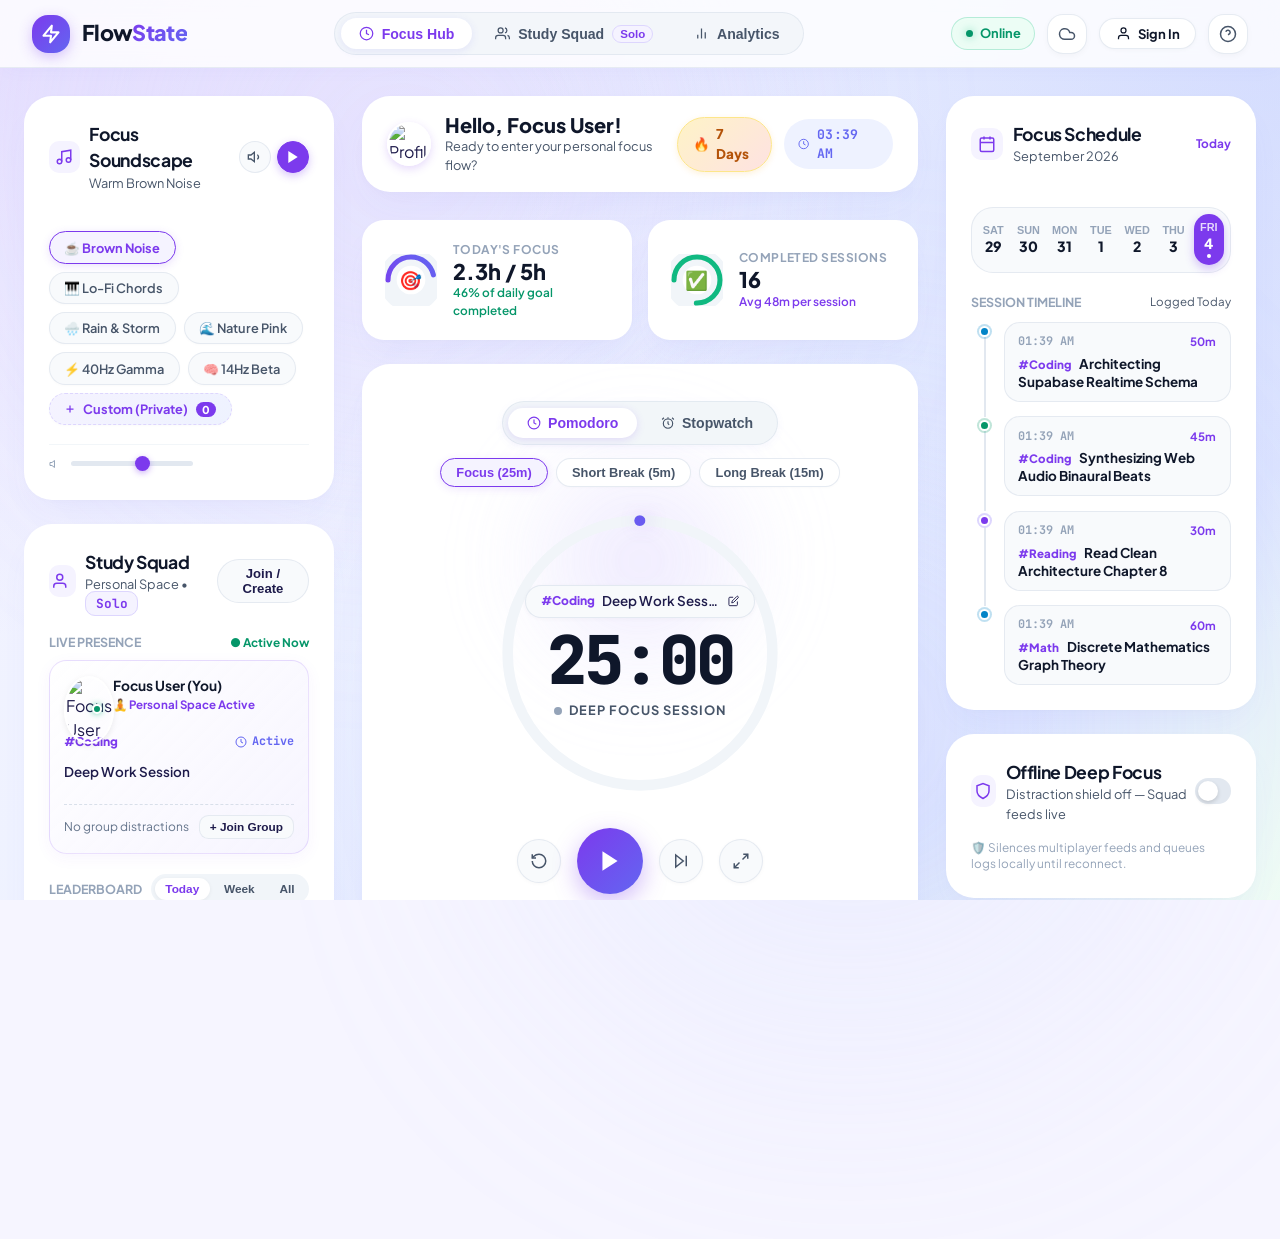
==== index.html @ 312e0ed5 "feat: complete FlowState PWA with personal space, auth, and offline sync" ====
<!DOCTYPE html>
<html lang="en">
<head>
  <meta charset="UTF-8">
  <meta name="viewport" content="width=device-width, initial-scale=1.0">
  <title>FlowState • Deep Work Focus Hub & Multiplayer Study Squad</title>
  <meta name="description" content="Clean, modern, light-themed focus tracking application inspired by soft pastel UI designs with violet glow gradients and floating cards.">
  <meta name="theme-color" content="#7c3aed">

  <!-- Modern Google Fonts: Plus Jakarta Sans, Inter, JetBrains Mono -->
  <link rel="preconnect" href="https://fonts.googleapis.com">
  <link rel="preconnect" href="https://fonts.gstatic.com" crossorigin>
  <link href="https://fonts.googleapis.com/css2?family=Plus+Jakarta+Sans:wght@400;500;600;700;800&family=Inter:wght@400;500;600;700&family=JetBrains+Mono:wght@500;700;800&display=swap" rel="stylesheet">

  <!-- FlowState Stylesheets -->
  <link rel="stylesheet" href="css/main.css">
  <link rel="stylesheet" href="css/timer.css">
  <link rel="stylesheet" href="css/audio.css">
  <link rel="stylesheet" href="css/squad.css">
  <link rel="stylesheet" href="css/analytics.css">
</head>
<body>
  <!-- Top-Level Offline & Deep Focus Active Banner -->
  <div id="offline-mode-banner" role="status" aria-live="polite">
    <svg width="16" height="16" viewBox="0 0 24 24" fill="none" stroke="currentColor" stroke-width="2.5"><polygon points="13 2 3 14 12 14 11 22 21 10 12 10 13 2"></polygon></svg>
    <span id="offline-banner-text">Offline Mode Active — Focus sessions are safely recorded in local queue</span>
  </div>

  <!-- Service Worker Update Available Notification -->
  <div id="sw-update-banner" role="alert">
    <span>A new FlowState version is available!</span>
    <div style="display: flex; gap: 0.5rem;">
      <button class="btn-sw-reload" id="btn-sw-reload">Update Now</button>
      <button class="btn-sw-dismiss" id="btn-sw-dismiss">Later</button>
    </div>
  </div>

  <div id="app-container">
    <!-- Ambient Pastel Lighting Glows -->
    <div class="ambient-glow ambient-glow-1"></div>
    <div class="ambient-glow ambient-glow-2"></div>

    <!-- Top Navigation Bar -->
    <header class="top-nav">
      <a href="#" class="brand-container" id="brand-logo-link">
        <div class="brand-logo">
          <svg viewBox="0 0 24 24" fill="none" stroke="currentColor" stroke-width="2.5" stroke-linecap="round" stroke-linejoin="round">
            <polygon points="13 2 3 14 12 14 11 22 21 10 12 10 13 2"></polygon>
          </svg>
        </div>
        <div class="brand-text">Flow<span>State</span></div>
      </a>

      <!-- Center View Tabs -->
      <nav class="nav-tabs">
        <button class="tab-btn active" data-view="timer" id="tab-nav-timer">
          <svg width="15" height="15" viewBox="0 0 24 24" fill="none" stroke="currentColor" stroke-width="2"><circle cx="12" cy="12" r="10"></circle><polyline points="12 6 12 12 16 14"></polyline></svg>
          <span>Focus Hub</span>
        </button>
        <button class="tab-btn" data-view="squad" id="tab-nav-squad">
          <svg width="15" height="15" viewBox="0 0 24 24" fill="none" stroke="currentColor" stroke-width="2"><path d="M17 21v-2a4 4 0 0 0-4-4H5a4 4 0 0 0-4 4v2"></path><circle cx="9" cy="7" r="4"></circle><path d="M23 21v-2a4 4 0 0 0-3-3.87"></path><path d="M16 3.13a4 4 0 0 1 0 7.75"></path></svg>
          <span>Study Squad</span>
          <span class="tab-badge" id="squad-active-pill">Solo</span>
        </button>
        <button class="tab-btn" data-view="analytics" id="tab-nav-analytics">
          <svg width="15" height="15" viewBox="0 0 24 24" fill="none" stroke="currentColor" stroke-width="2"><line x1="18" y1="20" x2="18" y2="10"></line><line x1="12" y1="20" x2="12" y2="4"></line><line x1="6" y1="20" x2="6" y2="14"></line></svg>
          <span>Analytics</span>
        </button>
      </nav>

      <!-- Right Navigation Actions -->
      <div class="nav-actions">
        <!-- Network Status Badge -->
        <div class="network-status-badge" id="network-status-badge" title="Network & Focus Mode Status">
          <span class="net-status-dot" id="net-status-dot"></span>
          <span class="net-status-label" id="net-status-label">Online</span>
        </div>

        <button class="icon-btn" id="btn-open-cloud-sync" title="Supabase Database & Realtime Sync" style="display: none;">
          <svg width="18" height="18" viewBox="0 0 24 24" fill="none" stroke="currentColor" stroke-width="2"><path d="M17.5 19H9a7 7 0 1 1 6.71-9h1.79a4.5 4.5 0 1 1 0 9Z"></path></svg>
        </button>
        <button class="nav-auth-btn" id="btn-auth-user" title="Account & Profile">
          <img id="auth-user-nav-avatar" src="" alt="Avatar" class="nav-avatar-mini" style="display: none;" />
          <svg width="15" height="15" viewBox="0 0 24 24" fill="none" stroke="currentColor" stroke-width="2"><path d="M20 21v-2a4 4 0 0 0-4-4H8a4 4 0 0 0-4 4v2"></path><circle cx="12" cy="7" r="4"></circle></svg>
          <span id="auth-user-btn-label">Sign In</span>
        </button>
        <button class="icon-btn" id="btn-open-help" title="Keyboard Shortcuts & Guide">
          <svg width="18" height="18" viewBox="0 0 24 24" fill="none" stroke="currentColor" stroke-width="2"><circle cx="12" cy="12" r="10"></circle><path d="M9.09 9a3 3 0 0 1 5.83 1c0 2-3 3-3 3"></path><line x1="12" y1="17" x2="12.01" y2="17"></line></svg>
        </button>
      </div>
    </header>

    <!-- Main Viewport Area -->
    <main class="main-content">
      
      <!-- ===================================================================
           VIEW 1: FOCUS DASHBOARD (RESPONSIVE 3-COLUMN LAYOUT)
           =================================================================== -->
      <section id="view-timer" class="view-section active">
        <div class="dashboard-3col-grid">

          <!-- ─────────────────────────────────────────────────────────────
               LEFT COLUMN: SQUADS & AUDIO
               ───────────────────────────────────────────────────────────── -->
          <div class="dashboard-col">
            
            <!-- 1. Focus Soundscape Card -->
            <div class="floating-card soundscape-card">
              <div class="card-header-row">
                <div class="card-title-group">
                  <div class="card-title-icon">
                    <svg width="18" height="18" viewBox="0 0 24 24" fill="none" stroke="currentColor" stroke-width="2"><path d="M9 18V5l12-2v13"></path><circle cx="6" cy="18" r="3"></circle><circle cx="18" cy="16" r="3"></circle></svg>
                  </div>
                  <div>
                    <h2 class="card-title">Focus Soundscape</h2>
                    <div class="card-subtitle" id="audio-now-playing-title">Warm Brown Noise</div>
                  </div>
                </div>

                <div style="display: flex; gap: 0.35rem;">
                  <button class="btn-audio-mini" id="btn-audio-mute-toggle" title="Mute/Unmute [M]">
                    <svg width="16" height="16" viewBox="0 0 24 24" fill="none" stroke="currentColor" stroke-width="2"><polygon points="11 5 6 9 2 9 2 15 6 15 11 19 11 5"></polygon><path d="M15.54 8.46a5 5 0 0 1 0 7.07"></path></svg>
                  </button>
                  <button class="btn-audio-mini" id="btn-audio-play-toggle" title="Play/Pause Focus Sound">
                    <svg width="16" height="16" viewBox="0 0 24 24" fill="currentColor">
                      <polygon points="5 3 19 12 5 21 5 3"></polygon>
                    </svg>
                  </button>
                </div>
              </div>

              <!-- Ambient Sound Picker Presets -->
              <div class="sound-presets-row" id="sound-presets-container">
                <button class="preset-chip active" data-preset="brown">
                  <span>☕ Brown Noise</span>
                </button>
                <button class="preset-chip" data-preset="lofi">
                  <span>🎹 Lo-Fi Chords</span>
                </button>
                <button class="preset-chip" data-preset="rain">
                  <span>🌧️ Rain & Storm</span>
                </button>
                <button class="preset-chip" data-preset="pink">
                  <span>🌊 Nature Pink</span>
                </button>
                <button class="preset-chip" data-preset="binaural_gamma">
                  <span>⚡ 40Hz Gamma</span>
                </button>
                <button class="preset-chip" data-preset="binaural_beta">
                  <span>🧠 14Hz Beta</span>
                </button>
                <button class="preset-chip btn-custom-music-chip" id="btn-open-custom-music" title="Manage 100% Private Local Audio">
                  <svg width="12" height="12" viewBox="0 0 24 24" fill="none" stroke="currentColor" stroke-width="2.5"><path d="M12 5v14M5 12h14"></path></svg>
                  <span>Custom (Private)</span>
                  <span class="custom-badge-pill" id="custom-track-count-badge">0</span>
                </button>
              </div>

              <!-- Volume Slider & Visualizer -->
              <div class="audio-slider-row">
                <div class="volume-container">
                  <svg width="14" height="14" viewBox="0 0 24 24" fill="none" stroke="var(--text-dim)" stroke-width="2"><polygon points="11 5 6 9 2 9 2 15 6 15 11 19 11 5"></polygon></svg>
                  <input type="range" class="volume-slider" id="audio-volume-slider" min="0" max="1" step="0.01" value="0.6" />
                </div>
                <canvas id="audio-visualizer-canvas" class="visualizer-canvas" width="90" height="20"></canvas>
              </div>
            </div>

            <!-- 2. Study Squads & Leaderboard Card -->
            <div class="floating-card">
              <div class="card-header-row">
                <div class="card-title-group">
                  <div class="card-title-icon">
                    <svg width="18" height="18" viewBox="0 0 24 24" fill="none" stroke="currentColor" stroke-width="2"><path d="M17 21v-2a4 4 0 0 0-4-4H5a4 4 0 0 0-4 4v2"></path><circle cx="9" cy="7" r="4"></circle></svg>
                  </div>
                  <div>
                    <h2 class="card-title">Study Squad</h2>
                    <div class="card-subtitle">
                      <span id="squad-banner-name">Personal Space</span> •
                      <span class="room-code-badge" id="squad-room-code-badge" title="Squad status">Solo</span>
                    </div>
                  </div>
                </div>

                <button class="btn-secondary btn-sm" id="btn-open-squad-modal" style="padding: 0.35rem 0.75rem;">
                  <span id="squad-open-modal-text">Join / Create</span>
                </button>
              </div>

              <!-- Live Member Presence Avatars -->
              <div style="margin-bottom: 1.25rem;">
                <div class="section-title-row" style="margin-bottom: 0.5rem;">
                  <span style="font-size: 0.78rem; font-weight: 700; text-transform: uppercase; color: var(--text-dim);">Live Presence</span>
                  <span style="font-size: 0.74rem; color: var(--accent-emerald); font-weight: 700;">● Active Now</span>
                </div>
                <div class="presence-grid" id="squad-presence-cards-grid">
                  <!-- Populated by squad-engine.js -->
                </div>
              </div>

              <!-- Weekly Competition Leaderboard Table -->
              <div>
                <div class="section-title-row" style="margin-bottom: 0.5rem;">
                  <span style="font-size: 0.78rem; font-weight: 700; text-transform: uppercase; color: var(--text-dim);">Leaderboard</span>
                  <div class="leaderboard-filters" id="leaderboard-filters-bar">
                    <button class="lb-filter-btn active" data-filter="today">Today</button>
                    <button class="lb-filter-btn" data-filter="week">Week</button>
                    <button class="lb-filter-btn" data-filter="all">All</button>
                  </div>
                </div>
                <div class="leaderboard-list" id="squad-leaderboard-list">
                  <!-- Populated by squad-engine.js -->
                </div>
              </div>

            </div>

          </div>

          <!-- ─────────────────────────────────────────────────────────────
               CENTER COLUMN: MAIN FOCUS HUB
               ───────────────────────────────────────────────────────────── -->
          <div class="dashboard-col">
            
            <!-- 1. Header: Greeting, Streak Badge & Status Bar Aesthetic -->
            <div class="center-header-bar">
              <div class="user-greeting-box">
                <img src="https://images.unsplash.com/photo-1535713875002-d1d0cf377fde?w=100&auto=format&fit=crop&q=80" alt="Profile" class="user-avatar-circle" id="user-profile-avatar" style="cursor: pointer;" title="Click to view profile or sign in" />
                <div>
                  <h1 class="greeting-name" id="user-greeting-heading">Welcome Back!</h1>
                  <p class="greeting-sub">Ready to enter your personal focus flow?</p>
                </div>
              </div>

              <div style="display: flex; align-items: center; gap: 0.75rem;">
                <div class="streak-pill-badge" id="center-streak-badge">
                  <span>🔥</span>
                  <span id="stat-streak-val">7 Days Streak</span>
                </div>
                <div class="status-bar-pill" id="device-status-time" title="Status Bar Time">
                  <svg width="12" height="12" viewBox="0 0 24 24" fill="none" stroke="currentColor" stroke-width="2"><circle cx="12" cy="12" r="10"></circle><polyline points="12 6 12 12 16 14"></polyline></svg>
                  <span id="status-clock-text">9:41 AM</span>
                </div>
              </div>
            </div>

            <!-- 2. Key Metrics Cards Row -->
            <div class="key-metrics-row">
              <!-- Metric 1: Today's Focus Time with Progress Ring -->
              <div class="metric-mini-card">
                <div class="metric-ring-wrap">
                  <svg viewBox="0 0 36 36">
                    <path class="ring-bg" stroke-width="3.5" d="M18 2.0845 a 15.9155 15.9155 0 0 1 0 31.831 a 15.9155 15.9155 0 0 1 0 -31.831" fill="none" stroke="#e2e8f0" />
                    <path stroke-dasharray="46, 100" stroke-width="3.5" stroke-linecap="round" d="M18 2.0845 a 15.9155 15.9155 0 0 1 0 31.831 a 15.9155 15.9155 0 0 1 0 -31.831" fill="none" stroke="url(#timerGradient)" />
                  </svg>
                  <span class="metric-ring-center-icon">🎯</span>
                </div>
                <div class="metric-details">
                  <span class="metric-label">Today's Focus</span>
                  <span class="metric-val" id="stat-today-val">2.3h / 5h</span>
                  <span class="metric-sub" id="stat-today-sub">46% of goal clocked</span>
                </div>
              </div>

              <!-- Metric 2: Tasks & Sessions Completed -->
              <div class="metric-mini-card">
                <div class="metric-ring-wrap">
                  <svg viewBox="0 0 36 36">
                    <path class="ring-bg" stroke-width="3.5" d="M18 2.0845 a 15.9155 15.9155 0 0 1 0 31.831 a 15.9155 15.9155 0 0 1 0 -31.831" fill="none" stroke="#e2e8f0" />
                    <path stroke-dasharray="75, 100" stroke-width="3.5" stroke-linecap="round" d="M18 2.0845 a 15.9155 15.9155 0 0 1 0 31.831 a 15.9155 15.9155 0 0 1 0 -31.831" fill="none" stroke="#10b981" />
                  </svg>
                  <span class="metric-ring-center-icon">✅</span>
                </div>
                <div class="metric-details">
                  <span class="metric-label">Completed Sessions</span>
                  <span class="metric-val" id="stat-sessions-val">16</span>
                  <span class="metric-sub" style="color: var(--accent-violet);">Avg 48m per session</span>
                </div>
              </div>
            </div>

            <!-- 3. Focus Timer Card -->
            <div class="timer-display-card" id="timer-display-card">
              <div class="timer-halo"></div>

              <!-- Mode Switcher Pill -->
              <div class="timer-mode-switcher" style="margin-bottom: 0.85rem; z-index: 2;">
                <button class="mode-toggle-btn active" id="mode-pomo-btn">
                  <svg width="14" height="14" viewBox="0 0 24 24" fill="none" stroke="currentColor" stroke-width="2"><circle cx="12" cy="12" r="10"></circle><polyline points="12 6 12 12 16 14"></polyline></svg>
                  <span>Pomodoro</span>
                </button>
                <button class="mode-toggle-btn" id="mode-stopwatch-btn">
                  <svg width="14" height="14" viewBox="0 0 24 24" fill="none" stroke="currentColor" stroke-width="2"><circle cx="12" cy="13" r="8"></circle><path d="M12 9v4l2 2"></path><path d="M5 3 2 6"></path><path d="m22 6-3-3"></path><path d="M12 2v2"></path></svg>
                  <span>Stopwatch</span>
                </button>
              </div>

              <!-- Pomodoro Sub-phases -->
              <div class="pomo-phases" id="pomo-phases-bar" style="margin-bottom: 1rem; z-index: 2;">
                <button class="phase-pill active" id="phase-work-btn">Focus (25m)</button>
                <button class="phase-pill" id="phase-short-btn">Short Break (5m)</button>
                <button class="phase-pill" id="phase-long-btn">Long Break (15m)</button>
              </div>

              <!-- Circular Clock Ring -->
              <div class="timer-ring-wrapper">
                <svg class="timer-ring-svg" viewBox="0 0 340 340">
                  <defs>
                    <linearGradient id="timerGradient" x1="0%" y1="0%" x2="100%" y2="100%">
                      <stop offset="0%" stop-color="#7c3aed" />
                      <stop offset="100%" stop-color="#6366f1" />
                    </linearGradient>
                  </defs>
                  <circle class="ring-bg" cx="170" cy="170" r="150"></circle>
                  <circle class="ring-progress" id="timer-progress-ring" cx="170" cy="170" r="150"></circle>
                </svg>

                <!-- Central Clock Info -->
                <div class="timer-center-info">
                  <!-- Task Goal Selector Pill -->
                  <div class="active-task-pill" id="active-task-pill" title="Click to edit task goal">
                    <span class="active-tag-badge">#Coding</span>
                    <span style="max-width: 150px; overflow:hidden; text-overflow:ellipsis;">Developing FlowState Web App</span>
                    <svg width="11" height="11" viewBox="0 0 24 24" fill="none" stroke="currentColor" stroke-width="2"><path d="M11 4H4a2 2 0 0 0-2 2v14a2 2 0 0 0 2 2h14a2 2 0 0 0 2-2v-7"></path><path d="M18.5 2.5a2.121 2.121 0 0 1 3 3L12 15l-4 1 1-4 9.5-9.5z"></path></svg>
                  </div>

                  <div class="timer-clock" id="timer-clock-display">25:00</div>

                  <div class="timer-sublabel" id="timer-sublabel-text">
                    <span class="status-dot"></span>
                    <span>Deep Focus Session</span>
                  </div>
                </div>
              </div>

              <!-- Timer Controls Bar -->
              <div class="timer-controls-bar">
                <button class="btn-timer-secondary" id="btn-timer-reset" title="Reset Session [R]">
                  <svg width="18" height="18" viewBox="0 0 24 24" fill="none" stroke="currentColor" stroke-width="2"><path d="M3 12a9 9 0 1 0 9-9 9.75 9.75 0 0 0-6.74 2.74L3 8"></path><path d="M3 3v5h5"></path></svg>
                </button>

                <button class="btn-timer-primary" id="btn-timer-play" title="Start/Pause [Space]">
                  <svg width="26" height="26" viewBox="0 0 24 24" fill="currentColor">
                    <polygon points="5 3 19 12 5 21 5 3"></polygon>
                  </svg>
                </button>

                <button class="btn-timer-secondary" id="btn-timer-skip" title="Skip Phase">
                  <svg width="18" height="18" viewBox="0 0 24 24" fill="none" stroke="currentColor" stroke-width="2"><polygon points="5 4 15 12 5 20 5 4"></polygon><line x1="19" y1="5" x2="19" y2="19"></line></svg>
                </button>

                <button class="btn-timer-secondary" id="btn-timer-fullscreen" title="Distraction-Free Zen Mode [F]">
                  <svg width="18" height="18" viewBox="0 0 24 24" fill="none" stroke="currentColor" stroke-width="2"><polyline points="15 3 21 3 21 9"></polyline><polyline points="9 21 3 21 3 15"></polyline><line x1="21" y1="3" x2="14" y2="10"></line><line x1="3" y1="21" x2="10" y2="14"></line></svg>
                </button>
              </div>

              <!-- Integrated "Work Done Summary" Reflection Field -->
              <div class="timer-reflection-box">
                <div class="timer-reflection-header">
                  <span class="timer-reflection-label">
                    <svg width="13" height="13" viewBox="0 0 24 24" fill="none" stroke="currentColor" stroke-width="2"><path d="M12 20h9"></path><path d="M16.5 3.5a2.121 2.121 0 0 1 3 3L7 19l-4 1 1-4L16.5 3.5z"></path></svg>
                    <span>Work Done Summary</span>
                  </span>
                  <button class="btn-log-session" id="btn-direct-log-session" title="Complete and log this focus session">
                    <svg width="14" height="14" viewBox="0 0 24 24" fill="none" stroke="currentColor" stroke-width="2"><polyline points="20 6 9 17 4 12"></polyline></svg>
                    <span>Finish & Log</span>
                  </button>
                </div>
                <textarea class="timer-reflection-input" id="timer-quick-reflection" rows="2" placeholder="Brief notes on what you achieved during this focus block..."></textarea>
              </div>

              <!-- Hotkey Hints -->
              <div class="hotkey-hints">
                <span><span class="hotkey-badge">Space</span> Start/Pause</span>
                <span><span class="hotkey-badge">R</span> Reset</span>
                <span><span class="hotkey-badge">F</span> Zen Fullscreen</span>
                <span><span class="hotkey-badge">D</span> Deep Focus</span>
              </div>
            </div>

          </div>

          <!-- ─────────────────────────────────────────────────────────────
               RIGHT COLUMN: SCHEDULE & OFFLINE CONTROLS
               ───────────────────────────────────────────────────────────── -->
          <div class="dashboard-col">
            
            <!-- 1. Focus Schedule & Log Card -->
            <div class="floating-card schedule-card">
              <div class="card-header-row">
                <div class="card-title-group">
                  <div class="card-title-icon">
                    <svg width="18" height="18" viewBox="0 0 24 24" fill="none" stroke="currentColor" stroke-width="2"><rect x="3" y="4" width="18" height="18" rx="2" ry="2"></rect><line x1="16" y1="2" x2="16" y2="6"></line><line x1="8" y1="2" x2="8" y2="6"></line><line x1="3" y1="10" x2="21" y2="10"></line></svg>
                  </div>
                  <div>
                    <h2 class="card-title">Focus Schedule</h2>
                    <div class="card-subtitle" id="current-calendar-month-text">September 2026</div>
                  </div>
                </div>

                <span style="font-size: 0.74rem; font-weight: 700; color: var(--accent-violet);">Today</span>
              </div>

              <!-- Calendar Week Strip (Sat to Fri dates) -->
              <div class="calendar-week-strip" id="calendar-week-strip">
                <button class="calendar-day-btn" data-day="Sat" data-date="29">
                  <span class="day-name">Sat</span>
                  <span class="day-num">29</span>
                </button>
                <button class="calendar-day-btn" data-day="Sun" data-date="30">
                  <span class="day-name">Sun</span>
                  <span class="day-num">30</span>
                </button>
                <button class="calendar-day-btn" data-day="Mon" data-date="31">
                  <span class="day-name">Mon</span>
                  <span class="day-num">31</span>
                </button>
                <button class="calendar-day-btn" data-day="Tue" data-date="1">
                  <span class="day-name">Tue</span>
                  <span class="day-num">1</span>
                </button>
                <button class="calendar-day-btn" data-day="Wed" data-date="2">
                  <span class="day-name">Wed</span>
                  <span class="day-num">2</span>
                </button>
                <button class="calendar-day-btn" data-day="Thu" data-date="3">
                  <span class="day-name">Thu</span>
                  <span class="day-num">3</span>
                </button>
                <button class="calendar-day-btn active has-event" data-day="Fri" data-date="4">
                  <span class="day-name">Fri</span>
                  <span class="day-num">4</span>
                </button>
              </div>

              <!-- Interactive Timeline with Logged Study Sessions -->
              <div>
                <div class="section-title-row" style="margin-bottom: 0.65rem;">
                  <span style="font-size: 0.78rem; font-weight: 700; text-transform: uppercase; color: var(--text-dim);">Session Timeline</span>
                  <span style="font-size: 0.72rem; color: var(--text-muted);">Logged Today</span>
                </div>

                <div class="timeline-container" id="schedule-timeline-container">
                  <!-- Dynamically populated / Default sessions -->
                  <div class="timeline-item">
                    <div class="timeline-track-col">
                      <div class="timeline-dot dot-cyan"></div>
                      <div class="timeline-line"></div>
                    </div>
                    <div class="timeline-content-card">
                      <div class="timeline-meta-row">
                        <span class="timeline-time-badge">11:00 AM</span>
                        <span class="timeline-duration-badge">45m</span>
                      </div>
                      <div class="timeline-task-title">
                        <span class="timeline-tag-pill">#FinancialLiteracy</span>
                        <span>Portfolio Allocation & Risk Models</span>
                      </div>
                    </div>
                  </div>

                  <div class="timeline-item">
                    <div class="timeline-track-col">
                      <div class="timeline-dot dot-emerald"></div>
                      <div class="timeline-line"></div>
                    </div>
                    <div class="timeline-content-card">
                      <div class="timeline-meta-row">
                        <span class="timeline-time-badge">01:30 PM</span>
                        <span class="timeline-duration-badge">50m</span>
                      </div>
                      <div class="timeline-task-title">
                        <span class="timeline-tag-pill">#Coding</span>
                        <span>Architecting Supabase Realtime</span>
                      </div>
                    </div>
                  </div>

                  <div class="timeline-item">
                    <div class="timeline-track-col">
                      <div class="timeline-dot"></div>
                    </div>
                    <div class="timeline-content-card">
                      <div class="timeline-meta-row">
                        <span class="timeline-time-badge">03:45 PM</span>
                        <span class="timeline-duration-badge">30m</span>
                      </div>
                      <div class="timeline-task-title">
                        <span class="timeline-tag-pill">#Design</span>
                        <span>Soft Pastel UI System & Components</span>
                      </div>
                    </div>
                  </div>
                </div>
              </div>

            </div>

            <!-- 2. Offline Deep Focus Widget & Sync Queue Engine -->
            <div class="floating-card" style="display: flex; flex-direction: column; gap: 1rem;">
              <div class="card-header-row" style="margin-bottom: 0;">
                <div class="card-title-group">
                  <div class="card-title-icon" id="offline-focus-icon">
                    <svg width="18" height="18" viewBox="0 0 24 24" fill="none" stroke="currentColor" stroke-width="2"><path d="M12 22s8-4 8-10V5l-8-3-8 3v7c0 6 8 10 8 10z"></path></svg>
                  </div>
                  <div>
                    <h2 class="card-title" id="offline-focus-title">Offline Deep Focus</h2>
                    <div class="card-subtitle" id="offline-focus-sub">Distraction shield off — Squad feeds live</div>
                  </div>
                </div>

                <label class="toggle-switch" id="offline-focus-toggle-label" title="Toggle Offline Deep Focus Mode">
                  <input type="checkbox" id="offline-focus-toggle" aria-label="Toggle Offline Deep Focus Mode" />
                  <span class="toggle-track">
                    <span class="toggle-thumb"></span>
                  </span>
                </label>
              </div>

              <!-- Sync Queue Status Bar -->
              <div class="sync-queue-bar" id="sync-queue-bar" style="display: none; flex-direction: column; align-items: stretch; gap: 0.5rem;">
                <div style="display: flex; align-items: center; justify-content: space-between; width: 100%;">
                  <div style="display: flex; align-items: center; gap: 0.45rem;">
                    <svg width="14" height="14" viewBox="0 0 24 24" fill="none" stroke="currentColor" stroke-width="2"><polyline points="1 4 1 10 7 10"></polyline><path d="M3.51 15a9 9 0 1 0 .49-3.51"></path></svg>
                    <span id="sync-queue-text">0 sessions queued for sync</span>
                  </div>
                  <button class="btn-sync-now" id="btn-sync-now" title="Sync now to Supabase">Sync Now</button>
                </div>
                <div class="sync-progress-bar-wrap" id="sync-progress-bar-wrap">
                  <div class="sync-progress-bar" id="sync-progress-bar"></div>
                </div>
              </div>

              <div style="font-size: 0.74rem; color: var(--text-dim); line-height: 1.4;">
                🛡️ Silences multiplayer feeds and queues logs locally until reconnect.
              </div>
            </div>

          </div>

        </div>
      </section>

      <!-- ===================================================================
           VIEW 2: MULTIPLAYER STUDY SQUAD & COMPETITIONS (DEEP DIVE VIEW)
           =================================================================== -->
      <section id="view-squad" class="view-section">
        <!-- Distraction Shield Overlay (shown in Deep Focus mode) -->
        <div class="distraction-shield" id="distraction-shield">
          <div class="shield-inner">
            <div class="shield-icon">
              <svg width="40" height="40" viewBox="0 0 24 24" fill="none" stroke="currentColor" stroke-width="1.8"><path d="M12 22s8-4 8-10V5l-8-3-8 3v7c0 6 8 10 8 10z"></path></svg>
            </div>
            <h2 class="shield-title">Offline Deep Focus Active</h2>
            <p class="shield-sub">Squad feeds, leaderboards & live nudges are silenced.<br>Your timer, audio & local tasks are running normally.</p>
            <button class="btn-shield-disable" id="btn-disable-shield">
              <svg width="15" height="15" viewBox="0 0 24 24" fill="none" stroke="currentColor" stroke-width="2"><circle cx="12" cy="12" r="10"></circle><line x1="12" y1="8" x2="12" y2="12"></line><line x1="12" y1="16" x2="12.01" y2="16"></line></svg>
              Disable Shield & Reconnect
            </button>
          </div>
        </div>

        <!-- Squad Banner -->
        <div class="squad-banner">
          <div class="squad-title-box">
            <div class="squad-badge-icon" id="squad-banner-icon">⚡</div>
            <div>
              <h1 class="squad-name" id="squad-deep-view-name">Personal Space</h1>
              <div class="squad-meta-row">
                <span>Room Code:</span>
                <span class="room-code-badge" id="squad-deep-code-badge">Solo Mode</span>
                <span id="squad-deep-members-count">• Private Focus</span>
              </div>
            </div>
          </div>
        </div>

        <!-- Squad Main Layout Grid -->
        <div class="squad-layout-grid">
          <div>
            <!-- Group Challenges -->
            <div class="floating-card" style="margin-bottom: 1.5rem;">
              <div class="section-title-row">
                <h2 class="section-title">
                  <svg width="18" height="18" viewBox="0 0 24 24" fill="none" stroke="var(--accent-violet)" stroke-width="2"><polygon points="12 2 15.09 8.26 22 9.27 17 14.14 18.18 21.02 12 17.77 5.82 21.02 7 14.14 2 9.27 8.91 8.26 12 2"></polygon></svg>
                  <span>Team Challenges & Sprints</span>
                </h2>
              </div>
              <div class="challenges-container" id="squad-challenges-container">
                <!-- Populated by squad-engine.js -->
              </div>
            </div>
          </div>

          <div>
            <!-- Activity Stream -->
            <div class="floating-card">
              <div class="section-title-row">
                <h2 class="section-title">
                  <span>⚡ Activity Stream</span>
                </h2>
                <span style="font-size: 0.75rem; color: var(--text-dim);">Recent Finishes</span>
              </div>
              <div class="activity-feed-list" id="squad-activity-feed-list">
                <!-- Populated by squad-engine.js -->
              </div>
            </div>
          </div>
        </div>
      </section>

      <!-- ===================================================================
           VIEW 3: ANALYTICS & LOGS DASHBOARD
           =================================================================== -->
      <section id="view-analytics" class="view-section">
        <div class="analytics-container">
          
          <!-- Stat Cards Row -->
          <div class="stats-overview-grid">
            <div class="stat-card">
              <div class="stat-icon-box stat-icon-cyan">🎯</div>
              <div class="stat-meta">
                <span class="stat-label">Daily Goal Focus</span>
                <span class="stat-value">2.3h / 5h</span>
                <span class="stat-subtext">46% of target clocked</span>
              </div>
            </div>

            <div class="stat-card">
              <div class="stat-icon-box stat-icon-amber">🔥</div>
              <div class="stat-meta">
                <span class="stat-label">Current Streak</span>
                <span class="stat-value">7 Days</span>
                <span class="stat-subtext">Consistently in flow state</span>
              </div>
            </div>

            <div class="stat-card">
              <div class="stat-icon-box stat-icon-violet">⏱️</div>
              <div class="stat-meta">
                <span class="stat-label">Lifetime Deep Work</span>
                <span class="stat-value" id="stat-total-val">50.6h</span>
                <span class="stat-subtext">All verified sessions</span>
              </div>
            </div>

            <div class="stat-card">
              <div class="stat-icon-box stat-icon-emerald">📚</div>
              <div class="stat-meta">
                <span class="stat-label">Completed Sessions</span>
                <span class="stat-value">16</span>
                <span class="stat-subtext">Avg 48m per session</span>
              </div>
            </div>
          </div>

          <!-- Charts Row -->
          <div class="charts-grid">
            <div class="chart-card">
              <div class="chart-header">
                <h3 class="chart-title">Weekly Focus Distribution</h3>
                <span style="font-size: 0.8rem; color: var(--text-dim);">Last 7 Days (Hours)</span>
              </div>
              <div class="chart-canvas-wrapper" id="weekly-bar-chart-container">
                <!-- SVG injected by analytics-engine.js -->
              </div>
            </div>

            <div class="chart-card">
              <div class="chart-header">
                <h3 class="chart-title">Focus by Category</h3>
                <span style="font-size: 0.8rem; color: var(--text-dim);">Tags %</span>
              </div>
              <div class="chart-canvas-wrapper" id="donut-chart-container">
                <!-- SVG injected by analytics-engine.js -->
              </div>
            </div>
          </div>

          <!-- Time Logs & History Table -->
          <div class="logs-section-card">
            <div class="logs-toolbar">
              <div class="search-filter-group">
                <input type="text" id="table-search-input" class="table-search-input" placeholder="Search sessions or task notes..." />
                <select id="table-tag-filter" class="tag-select-filter">
                  <option value="ALL">All Tags</option>
                  <option value="#Coding">#Coding</option>
                  <option value="#Math">#Math</option>
                  <option value="#Reading">#Reading</option>
                  <option value="#Writing">#Writing</option>
                  <option value="#Design">#Design</option>
                  <option value="#Research">#Research</option>
                </select>
              </div>

              <div class="export-actions">
                <button class="btn-export" id="btn-export-csv" title="Export session history as CSV">
                  <svg width="14" height="14" viewBox="0 0 24 24" fill="none" stroke="currentColor" stroke-width="2"><path d="M21 15v4a2 2 0 0 1-2 2H5a2 2 0 0 1-2-2v-4"></path><polyline points="7 10 12 15 17 10"></polyline><line x1="12" y1="15" x2="12" y2="3"></line></svg>
                  <span>Export CSV</span>
                </button>
                <button class="btn-export" id="btn-export-json" title="Export raw JSON data">
                  <svg width="14" height="14" viewBox="0 0 24 24" fill="none" stroke="currentColor" stroke-width="2"><path d="M14 2H6a2 2 0 0 0-2 2v16a2 2 0 0 0 2 2h12a2 2 0 0 0 2-2V8z"></path><polyline points="14 2 14 8 20 8"></polyline><line x1="16" y1="13" x2="8" y2="13"></line><line x1="16" y1="17" x2="8" y2="17"></line><polyline points="10 9 9 9 8 9"></polyline></svg>
                  <span>JSON</span>
                </button>
              </div>
            </div>

            <div class="logs-table-wrapper">
              <table class="logs-table">
                <thead>
                  <tr>
                    <th>Date & Time</th>
                    <th>Task Target</th>
                    <th>Category</th>
                    <th>Duration</th>
                    <th>Completed Work</th>
                    <th>Rating</th>
                    <th style="text-align: right;">Action</th>
                  </tr>
                </thead>
                <tbody id="history-table-body">
                  <!-- Dynamically populated by analytics-engine.js -->
                </tbody>
              </table>
            </div>
          </div>

        </div>
      </section>

    </main>

    <!-- ===================================================================
         DISTRACTION-FREE FULL-SCREEN FOCUS MODE
         =================================================================== -->
    <div id="fullscreen-focus-view">
      <div class="fs-aura-center"></div>

      <div class="fs-clock" id="fs-clock-display">25:00</div>

      <div class="fs-task">
        <span class="fs-tag" id="fs-active-tag-badge">#Coding</span>
        <span id="fs-active-task-text">Developing FlowState Web App</span>
      </div>

      <button class="fs-exit-hint" id="fs-exit-button">
        Press <span class="hotkey-badge">Esc</span> or Click to Exit Fullscreen Focus
      </button>
    </div>

    <!-- ===================================================================
         MODALS
         =================================================================== -->

    <!-- Pre-Session Goal Modal -->
    <div class="modal-overlay" id="pre-session-modal">
      <div class="modal-box">
        <div class="modal-header">
          <h3 class="modal-title">Set Session Intent</h3>
          <button class="modal-close" id="btn-close-pre-modal">&times;</button>
        </div>
        <div class="form-group">
          <label class="form-label" for="pre-task-input">What are you focusing on?</label>
          <input type="text" id="pre-task-input" class="form-input" placeholder="e.g. Build authentication middleware, Read Ch. 4..." />
        </div>
        <div class="form-group">
          <label class="form-label">Category Tag</label>
          <div class="tag-pills" id="pre-tag-pills">
            <span class="tag-pill active" data-tag="#Coding">#Coding</span>
            <span class="tag-pill" data-tag="#Math">#Math</span>
            <span class="tag-pill" data-tag="#Writing">#Writing</span>
            <span class="tag-pill" data-tag="#Reading">#Reading</span>
            <span class="tag-pill" data-tag="#Design">#Design</span>
            <span class="tag-pill" data-tag="#Research">#Research</span>
          </div>
        </div>
        <div style="display: flex; justify-content: flex-end; gap: 0.75rem; margin-top: 1.5rem;">
          <button class="btn-primary" id="btn-save-pre-task">Save Target & Focus</button>
        </div>
      </div>
    </div>

    <!-- Post-Session Reflection Modal -->
    <div class="modal-overlay" id="post-session-modal">
      <div class="modal-box">
        <div class="modal-header">
          <h3 class="modal-title">Session Completed! 🎉</h3>
          <button class="modal-close" id="btn-close-post-modal">&times;</button>
        </div>
        <div style="margin-bottom: 1.25rem;">
          <div id="post-session-task-title" style="font-weight: 800; color: var(--text-heading); font-size: 1.15rem;">#Coding • Task</div>
          <div style="color: var(--accent-violet); font-family: var(--font-mono); font-size: 0.95rem; font-weight: 700; margin-top: 2px;" id="post-session-duration">25 minutes</div>
        </div>
        <div class="form-group">
          <label class="form-label" for="post-reflection-input">Summary of Work Done</label>
          <textarea id="post-reflection-input" class="form-textarea" rows="3" placeholder="e.g. Closed PR #24, reviewed 15 pages, fixed the cache invalidation bug..."></textarea>
        </div>
        <div class="form-group">
          <label class="form-label">Focus & Productivity Rating</label>
          <div style="display: flex; gap: 0.5rem; font-size: 1.8rem; cursor: pointer; color: #f59e0b;">
            <span class="star-rating-btn" data-value="1">★</span>
            <span class="star-rating-btn" data-value="2">★</span>
            <span class="star-rating-btn" data-value="3">★</span>
            <span class="star-rating-btn" data-value="4">★</span>
            <span class="star-rating-btn" data-value="5">★</span>
          </div>
        </div>
        <div style="display: flex; justify-content: space-between; align-items: center; margin-top: 1.5rem;">
          <button class="btn-secondary" id="btn-discard-post-session">Discard</button>
          <button class="btn-primary" id="btn-save-post-session">Log Focus Session</button>
        </div>
      </div>
    </div>

    <!-- Squad Manage Modal (Create / Join) -->
    <div class="modal-overlay" id="squad-manage-modal">
      <div class="modal-box">
        <div class="modal-header">
          <h3 class="modal-title">Study Squad Hub</h3>
          <button class="modal-close" id="btn-close-squad-modal">&times;</button>
        </div>

        <!-- Current Status Banner -->
        <div id="squad-current-status-box" style="padding: 0.85rem 1rem; border-radius: 0.85rem; background: rgba(243, 244, 246, 0.7); border: 1px solid #E5E7EB; margin-bottom: 1.25rem;">
          <div style="font-size: 0.72rem; font-weight: 700; text-transform: uppercase; color: var(--text-dim); margin-bottom: 0.25rem;">Current Mode</div>
          <div style="display: flex; align-items: center; justify-content: space-between; gap: 0.75rem;">
            <div>
              <div id="squad-status-mode-title" style="font-weight: 700; color: #1E1B4B; font-size: 0.92rem;">🧘 Personal Space (Solo)</div>
              <div id="squad-status-mode-sub" style="font-size: 0.76rem; color: #64748B;">Private focus space • No multiplayer distractions</div>
            </div>
            <button class="btn-secondary btn-sm" id="btn-leave-squad-action" style="display: none; color: #DC2626; border-color: #FCA5A5; font-size: 0.75rem; white-space: nowrap;">
              Leave Squad
            </button>
          </div>
        </div>

        <div class="form-group">
          <label class="form-label">Create New Study Squad</label>
          <div style="display: flex; gap: 0.5rem;">
            <input type="text" id="input-new-squad-name" class="form-input" placeholder="e.g. Stanford AI Lab, Night Owls" />
            <button class="btn-primary" id="btn-create-squad-action" style="white-space: nowrap;">Create</button>
          </div>
        </div>
        <div style="text-align: center; color: var(--text-dim); margin: 1rem 0; font-size: 0.8rem; font-weight: 700;">— OR JOIN BY CODE —</div>
        <div class="form-group">
          <label class="form-label">Enter Room Code</label>
          <div style="display: flex; gap: 0.5rem;">
            <input type="text" id="input-join-squad-code" class="form-input" placeholder="e.g. FLOW-7749" style="text-transform: uppercase;" />
            <button class="btn-secondary" id="btn-join-squad-action" style="white-space: nowrap;">Join</button>
          </div>
        </div>
      </div>
    </div>

    <!-- Supabase Cloud Sync Modal -->
    <div class="modal-overlay" id="supabase-sync-modal">
      <div class="modal-box">
        <div class="modal-header">
          <h3 class="modal-title">Supabase Database & Realtime Sync</h3>
          <button class="modal-close" id="btn-close-supabase-modal">&times;</button>
        </div>
        <div style="font-size: 0.86rem; color: var(--text-muted); margin-bottom: 1.25rem; line-height: 1.5;">
          Connect your free Supabase project to push focus sessions to PostgreSQL and subscribe to live multiplayer presence channels.
          <div style="margin-top: 0.5rem;" id="supabase-status-indicator">
            <span style="color: var(--accent-violet); font-weight: 700;">● Local Fallback Mode (Active)</span>
          </div>
        </div>
        <div class="form-group">
          <label class="form-label" for="input-supabase-url">Supabase Project URL</label>
          <input type="text" id="input-supabase-url" class="form-input" value="https://ntybhertbxnibbrgncuj.supabase.co" placeholder="https://your-project.supabase.co" />
        </div>
        <div class="form-group">
          <label class="form-label" for="input-supabase-key">Supabase Anon (Public) Key</label>
          <input type="password" id="input-supabase-key" class="form-input" value="sb_publishable_NavP4oysvqn0fng1venY8Q_SUQhSxd5" placeholder="eyJhbGciOiJIUzI1NiIsInR5cCI6IkpXVCJ9..." />
        </div>
        <div style="display: flex; justify-content: space-between; align-items: center; margin-top: 1.5rem;">
          <button class="btn-danger" id="btn-disconnect-supabase">Use Offline Mode</button>
          <button class="btn-primary" id="btn-test-supabase">Connect & Sync</button>
        </div>
      </div>
    </div>

    <!-- Zero-Knowledge Custom Music Manager Modal -->
    <div class="modal-overlay" id="custom-music-modal">
      <div class="modal-box modal-box-large">
        <div class="modal-header">
          <div style="display: flex; align-items: center; gap: 0.75rem;">
            <div class="privacy-shield-icon">
              <svg width="20" height="20" viewBox="0 0 24 24" fill="none" stroke="currentColor" stroke-width="2"><path d="M12 22s8-4 8-10V5l-8-3-8 3v7c0 6 8 10 8 10z"></path></svg>
            </div>
            <div>
              <h3 class="modal-title">Private Audio Vault</h3>
              <span class="privacy-subtitle">100% Client-Side • Stored in IndexedDB • Zero Cloud Uploads</span>
            </div>
          </div>
          <button class="modal-close" id="btn-close-custom-music-modal">&times;</button>
        </div>

        <!-- Storage Meter Card -->
        <div class="storage-meter-card" id="custom-storage-meter-card">
          <div class="storage-meter-header">
            <span class="storage-label">Local Browser Storage</span>
            <span class="storage-stat" id="custom-storage-stat-text">0 tracks • 0.0 MB</span>
          </div>
          <div class="storage-progress-track">
            <div class="storage-progress-bar" id="custom-storage-bar" style="width: 0%;"></div>
          </div>
          <div class="storage-meter-note" id="custom-storage-quota-text">Quota usage: Safe • Data never leaves this device</div>
        </div>

        <!-- Dual Mode Input: Upload Local File OR External Stream -->
        <div class="custom-input-section">
          <div class="audio-dropzone" id="audio-dropzone">
            <input type="file" id="audio-file-input" accept=".mp3,.wav,.ogg,.flac,.m4a,audio/*" multiple style="display: none;" />
            <div class="dropzone-icon">
              <svg width="32" height="32" viewBox="0 0 24 24" fill="none" stroke="currentColor" stroke-width="1.8"><path d="M21 15v4a2 2 0 0 1-2 2H5a2 2 0 0 1-2-2v-4"></path><polyline points="17 8 12 3 7 8"></polyline><line x1="12" y1="3" x2="12" y2="15"></line></svg>
            </div>
            <div class="dropzone-title">Drag & Drop Audio Files Here</div>
            <div class="dropzone-sub">Supports .mp3, .wav, .ogg, .flac, .m4a</div>
            <button class="btn-secondary btn-sm" id="btn-browse-audio-files" style="margin-top: 0.5rem;">Browse Local Files</button>
          </div>

          <div class="stream-input-card">
            <div class="stream-card-title">
              <svg width="15" height="15" viewBox="0 0 24 24" fill="none" stroke="currentColor" stroke-width="2"><circle cx="12" cy="12" r="2"></circle><path d="M16.24 7.76a6 6 0 0 1 0 8.49m-8.48-.01a6 6 0 0 1 0-8.49m11.31-2.82a10 10 0 0 1 0 14.14m-14.14 0a10 10 0 0 1 0-14.14"></path></svg>
              <span>Add Web Audio Stream URL</span>
            </div>
            <div class="stream-inputs-row">
              <input type="text" id="input-stream-name" class="form-input" placeholder="Stream Title (e.g. Lofi Station)" style="flex: 1;" />
              <input type="url" id="input-stream-url" class="form-input" placeholder="https://stream-url.mp3" style="flex: 1.5;" />
              <button class="btn-primary btn-sm" id="btn-add-stream-track" style="white-space: nowrap;">Add Stream</button>
            </div>
          </div>
        </div>

        <div class="custom-playlist-header">
          <h4>My Private Library</h4>
          <span class="playlist-counter" id="playlist-count-badge">0 tracks</span>
        </div>

        <div class="custom-tracks-list" id="custom-tracks-list">
          <!-- Dynamically populated -->
        </div>
      </div>
    </div>

    <!-- Shortcuts & Guide Modal -->
    <div class="modal-overlay" id="shortcuts-help-modal">
      <div class="modal-box">
        <div class="modal-header">
          <h3 class="modal-title">Keyboard Shortcuts & Guide</h3>
          <button class="modal-close" id="btn-close-help-modal">&times;</button>
        </div>
        <div style="display: flex; flex-direction: column; gap: 0.75rem; font-size: 0.9rem;">
          <div style="display: flex; justify-content: space-between;">
            <span>Start / Pause Timer</span>
            <span class="hotkey-badge">Space</span>
          </div>
          <div style="display: flex; justify-content: space-between;">
            <span>Reset Timer</span>
            <span class="hotkey-badge">R</span>
          </div>
          <div style="display: flex; justify-content: space-between;">
            <span>Toggle Fullscreen Focus Mode</span>
            <span class="hotkey-badge">F</span>
          </div>
          <div style="display: flex; justify-content: space-between;">
            <span>Mute / Unmute Focus Audio</span>
            <span class="hotkey-badge">M</span>
          </div>
          <div style="display: flex; justify-content: space-between;">
            <span>Toggle Offline Deep Focus Shield</span>
            <span class="hotkey-badge">D</span>
          </div>
          <div style="display: flex; justify-content: space-between;">
            <span>Exit Fullscreen / Close Modals</span>
            <span class="hotkey-badge">Esc</span>
          </div>
        </div>
      </div>
    </div>

    <!-- ===================================================================
         SUPABASE AUTHENTICATION & USER PROFILE MODAL
         =================================================================== -->
    <div class="modal-overlay" id="auth-modal">
      <div class="modal-box" style="max-width: 440px;">
        <div class="modal-header">
          <h3 class="modal-title" id="auth-modal-title">Sign In to FlowState</h3>
          <button class="modal-close" id="btn-close-auth-modal">&times;</button>
        </div>

        <!-- Alert Message Box -->
        <div id="auth-alert-message" class="auth-alert" style="display: none;"></div>

        <!-- 1. GUEST / NOT LOGGED IN VIEW -->
        <div id="auth-guest-view">
          <!-- Tabs (Sign In / Create Account) -->
          <div class="auth-tabs">
            <button class="auth-tab-btn active" id="auth-tab-signin" type="button">Sign In</button>
            <button class="auth-tab-btn" id="auth-tab-signup" type="button">Create Account</button>
          </div>

          <form id="auth-form">
            <!-- Name field (shown on Sign Up tab) -->
            <div class="form-group" id="auth-name-group" style="display: none;">
              <label class="form-label" for="auth-input-name">Your Full Name</label>
              <input type="text" id="auth-input-name" class="form-input" placeholder="e.g. Alex Morgan" />
            </div>

            <div class="form-group">
              <label class="form-label" for="auth-input-email">Email Address</label>
              <input type="email" id="auth-input-email" class="form-input" placeholder="you@example.com" required />
            </div>

            <div class="form-group">
              <label class="form-label" for="auth-input-password">Password</label>
              <input type="password" id="auth-input-password" class="form-input" placeholder="At least 6 characters" minlength="6" required />
            </div>

            <button type="submit" class="btn-primary" id="btn-auth-submit" style="width: 100%; margin-top: 0.5rem;">
              Sign In
            </button>

            <div style="text-align: center; margin-top: 1rem;">
              <button type="button" class="link-btn" id="btn-continue-guest" style="background: none; border: none; font-size: 0.82rem; color: var(--text-muted); cursor: pointer; text-decoration: underline;">
                Continue as Guest (Offline Local Mode)
              </button>
            </div>
          </form>
        </div>

        <!-- 2. AUTHENTICATED / LOGGED IN VIEW -->
        <div id="auth-profile-view" style="display: none;">
          <div class="profile-card-inner">
            <img src="" alt="Profile Avatar" class="profile-large-avatar" id="auth-profile-avatar-img" />
            <h4 class="profile-user-name" id="auth-profile-name">Focus User</h4>
            <span class="profile-user-email" id="auth-profile-email">user@flowstate.local</span>
            <div class="profile-badge">⚡ Supabase Cloud Sync Active</div>
          </div>

          <div style="display: flex; gap: 0.75rem; margin-top: 1.5rem;">
            <button type="button" class="btn-danger" id="btn-auth-signout" style="width: 100%;">
              <svg width="15" height="15" viewBox="0 0 24 24" fill="none" stroke="currentColor" stroke-width="2"><path d="M9 21H5a2 2 0 0 1-2-2V5a2 2 0 0 1 2-2h4"></path><polyline points="16 17 21 12 16 7"></polyline><line x1="21" y1="12" x2="9" y2="12"></line></svg>
              <span>Sign Out</span>
            </button>
          </div>
        </div>

      </div>
    </div>

    <!-- Toast Container -->
    <div id="toast-container"></div>

  </div>

  <!-- Scripts -->
  <script type="module" src="js/app.js"></script>

  <!-- PWA Service Worker Registration & Lifecycle Management -->
  <script>
    if ('serviceWorker' in navigator) {
      window.addEventListener('load', async () => {
        try {
          const reg = await navigator.serviceWorker.register('/sw.js', { scope: '/' });
          console.log('✅ FlowState Service Worker registered, scope:', reg.scope);

          if ('sync' in reg) {
            try {
              await reg.sync.register('flowstate-offline-sync');
              console.log('🔄 Background Sync registered');
            } catch (syncErr) {
              console.warn('Background sync registration notice:', syncErr.message);
            }
          }

          const swBanner = document.getElementById('sw-update-banner');
          const reloadBtn = document.getElementById('btn-sw-reload');
          const dismissBtn = document.getElementById('btn-sw-dismiss');

          let newWorker = null;
          function showUpdateBar(worker) {
            newWorker = worker;
            if (swBanner) swBanner.classList.add('visible');
          }

          if (reg.waiting) showUpdateBar(reg.waiting);

          reg.addEventListener('updatefound', () => {
            const installing = reg.installing;
            if (!installing) return;
            installing.addEventListener('statechange', () => {
              if (installing.state === 'installed' && navigator.serviceWorker.controller) {
                showUpdateBar(installing);
              }
            });
          });

          reloadBtn?.addEventListener('click', () => {
            if (newWorker) newWorker.postMessage({ type: 'SKIP_WAITING' });
            if (swBanner) swBanner.classList.remove('visible');
            window.location.reload();
          });

          dismissBtn?.addEventListener('click', () => {
            if (swBanner) swBanner.classList.remove('visible');
          });

          let refreshing = false;
          navigator.serviceWorker.addEventListener('controllerchange', () => {
            if (!refreshing) {
              refreshing = true;
              window.location.reload();
            }
          });
        } catch (err) {
          console.warn('Service Worker registration skipped:', err.message);
        }
      });
    }
  </script>
</body>
</html>
---- css/main.css ----
/* ==========================================================================
   FlowState - Soft Pastel Modern Light Design System
   Inspired by soft pastel UI designs: violet/purple glow gradients,
   rounded floating cards, and clean typography.
   ========================================================================== */

:root {
  /* Color Tokens - Soft Pastel Palette */
  --bg-base: #f6f5ff;
  --bg-gradient: linear-gradient(135deg, #f5f3ff 0%, #eef2ff 45%, #e0e7ff 80%, #f0fdf4 100%);
  --bg-subtle-mesh: radial-gradient(at 0% 0%, rgba(196, 181, 253, 0.35) 0px, transparent 50%),
                    radial-gradient(at 100% 0%, rgba(165, 180, 252, 0.3) 0px, transparent 50%),
                    radial-gradient(at 50% 100%, rgba(199, 210, 254, 0.25) 0px, transparent 50%);
  
  /* Card Surfaces - Pure Floating White */
  --surface-card: #ffffff;
  --surface-card-subtle: #f8fafc;
  --surface-card-hover: #fcfcfd;
  --surface-glass: rgba(255, 255, 255, 0.88);
  --surface-glass-active: rgba(255, 255, 255, 0.95);
  --surface-modal: #ffffff;
  
  /* Borders & Shadows */
  --border-subtle: rgba(226, 232, 240, 0.85);
  --border-card: rgba(255, 255, 255, 0.9);
  --border-focus: rgba(124, 58, 237, 0.45);
  --card-shadow: 0 16px 36px -12px rgba(99, 102, 241, 0.08), 0 2px 8px rgba(0, 0, 0, 0.02);
  --card-shadow-hover: 0 24px 48px -12px rgba(124, 58, 237, 0.12), 0 4px 12px rgba(0, 0, 0, 0.03);
  --card-shadow-lg: 0 30px 60px -15px rgba(99, 102, 241, 0.14), 0 8px 24px rgba(0, 0, 0, 0.04);
  --glow-violet: 0 10px 25px -5px rgba(124, 58, 237, 0.35);

  /* Accents */
  --accent-violet: #7c3aed;
  --accent-violet-light: #8b5cf6;
  --accent-violet-bg: #f5f3ff;
  --accent-violet-border: #ddd6fe;
  --accent-indigo: #6366f1;
  --accent-indigo-bg: #eef2ff;
  --accent-cyan: #0284c7;
  --accent-cyan-bg: #e0f2fe;
  --accent-emerald: #059669;
  --accent-emerald-bg: #ecfdf5;
  --accent-amber: #d97706;
  --accent-amber-bg: #fffbeb;
  --accent-rose: #e11d48;
  --accent-rose-bg: #fff1f2;

  /* Typography Colors - Deep Slate & Navy */
  --text-main: #1e1b4b;       /* Deep indigo slate */
  --text-heading: #0f172a;    /* Crisp dark slate */
  --text-muted: #475569;      /* Medium slate */
  --text-dim: #94a3b8;        /* Subtle slate */
  --text-inverse: #ffffff;

  /* Fonts */
  --font-sans: 'Plus Jakarta Sans', 'Inter', -apple-system, BlinkMacSystemFont, 'Segoe UI', Roboto, sans-serif;
  --font-mono: 'JetBrains Mono', 'Space Grotesk', monospace;
  --font-heading: 'Plus Jakarta Sans', 'Inter', sans-serif;

  /* Geometry */
  --header-height: 68px;
  --max-width: 1440px;
  --radius-sm: 10px;
  --radius-md: 16px;
  --radius-lg: 22px;
  --radius-3xl: 28px;
  --radius-full: 9999px;

  /* Transitions */
  --transition-fast: 0.16s ease;
  --transition-smooth: 0.28s cubic-bezier(0.16, 1, 0.3, 1);
}

/* Reset & Box Sizing */
*, *::before, *::after {
  box-sizing: border-box;
  margin: 0;
  padding: 0;
}

html, body {
  width: 100%;
  height: 100%;
  background-color: var(--bg-base);
  background-image: var(--bg-subtle-mesh), var(--bg-gradient);
  background-attachment: fixed;
  color: var(--text-main);
  font-family: var(--font-sans);
  -webkit-font-smoothing: antialiased;
  -moz-osx-font-smoothing: grayscale;
  line-height: 1.5;
  overflow-x: hidden;
}

/* Custom Scrollbar */
::-webkit-scrollbar {
  width: 7px;
  height: 7px;
}
::-webkit-scrollbar-track {
  background: rgba(241, 245, 249, 0.6);
}
::-webkit-scrollbar-thumb {
  background: rgba(148, 163, 184, 0.4);
  border-radius: 9999px;
}
::-webkit-scrollbar-thumb:hover {
  background: rgba(124, 58, 237, 0.4);
}

/* Top-Level Offline & Deep Focus Active Banner */
#offline-mode-banner {
  display: none;
  align-items: center;
  justify-content: center;
  gap: 0.6rem;
  background: linear-gradient(135deg, #7c3aed, #6366f1);
  color: #ffffff;
  padding: 0.65rem 1.25rem;
  font-size: 0.86rem;
  font-weight: 600;
  letter-spacing: -0.01em;
  box-shadow: 0 4px 16px rgba(124, 58, 237, 0.25);
  position: relative;
  z-index: 100;
  animation: slideDownBanner 0.3s ease;
}

#offline-mode-banner.visible {
  display: flex;
}

@keyframes slideDownBanner {
  from { transform: translateY(-100%); }
  to { transform: translateY(0); }
}

/* Service Worker Update Available Notification */
#sw-update-banner {
  display: none;
  position: fixed;
  top: 1.25rem;
  right: 1.25rem;
  z-index: 9999;
  background: #ffffff;
  border: 1px solid rgba(124, 58, 237, 0.2);
  border-radius: var(--radius-md);
  box-shadow: var(--card-shadow-lg);
  padding: 0.85rem 1.25rem;
  align-items: center;
  gap: 1rem;
  font-size: 0.88rem;
  font-weight: 600;
  color: var(--text-heading);
  animation: slideInRight 0.3s ease;
}

#sw-update-banner.visible {
  display: flex;
}

@keyframes slideInRight {
  from { opacity: 0; transform: translateX(20px); }
  to { opacity: 1; transform: translateX(0); }
}

.btn-sw-reload {
  background: linear-gradient(135deg, var(--accent-violet), var(--accent-indigo));
  color: #fff;
  border: none;
  padding: 0.4rem 0.9rem;
  border-radius: var(--radius-full);
  font-size: 0.8rem;
  font-weight: 700;
  cursor: pointer;
}

.btn-sw-dismiss {
  background: #f1f5f9;
  color: var(--text-muted);
  border: none;
  padding: 0.4rem 0.8rem;
  border-radius: var(--radius-full);
  font-size: 0.8rem;
  cursor: pointer;
}

/* App Container */
#app-container {
  display: flex;
  flex-direction: column;
  min-height: 100vh;
  position: relative;
}

/* Ambient Pastel Lighting Glows */
.ambient-glow {
  position: fixed;
  width: 550px;
  height: 550px;
  border-radius: 50%;
  filter: blur(140px);
  pointer-events: none;
  z-index: 0;
  opacity: 0.45;
  transition: opacity var(--transition-smooth);
}
.ambient-glow-1 {
  top: -120px;
  left: 10%;
  background: rgba(221, 214, 254, 0.7); /* soft violet */
}
.ambient-glow-2 {
  bottom: -100px;
  right: 12%;
  background: rgba(199, 210, 254, 0.6); /* soft indigo */
}

/* ==========================================================================
   Top Navigation Bar
   ========================================================================== */
.top-nav {
  position: sticky;
  top: 0;
  z-index: 50;
  height: var(--header-height);
  background: rgba(255, 255, 255, 0.82);
  backdrop-filter: blur(20px);
  -webkit-backdrop-filter: blur(20px);
  border-bottom: 1px solid rgba(226, 232, 240, 0.8);
  display: flex;
  align-items: center;
  justify-content: space-between;
  padding: 0 2rem;
  box-shadow: 0 4px 20px -5px rgba(99, 102, 241, 0.05);
}

.brand-container {
  display: flex;
  align-items: center;
  gap: 0.75rem;
  text-decoration: none;
  color: var(--text-heading);
  font-family: var(--font-heading);
  font-weight: 800;
  font-size: 1.35rem;
  letter-spacing: -0.03em;
}

.brand-logo {
  width: 38px;
  height: 38px;
  background: linear-gradient(135deg, var(--accent-violet), var(--accent-indigo));
  border-radius: var(--radius-md);
  display: flex;
  align-items: center;
  justify-content: center;
  box-shadow: 0 4px 14px rgba(124, 58, 237, 0.3);
}

.brand-logo svg {
  width: 20px;
  height: 20px;
  color: #ffffff;
}

.brand-text span {
  background: linear-gradient(135deg, var(--accent-violet), var(--accent-indigo));
  -webkit-background-clip: text;
  -webkit-text-fill-color: transparent;
}

/* Center Tabs Navigation */
.nav-tabs {
  display: flex;
  align-items: center;
  gap: 0.35rem;
  background: rgba(241, 245, 249, 0.85);
  padding: 0.3rem 0.35rem;
  border-radius: var(--radius-full);
  border: 1px solid rgba(226, 232, 240, 0.9);
}

.tab-btn {
  background: transparent;
  border: none;
  outline: none;
  color: var(--text-muted);
  font-size: 0.88rem;
  font-weight: 600;
  padding: 0.45rem 1.1rem;
  border-radius: var(--radius-full);
  cursor: pointer;
  display: flex;
  align-items: center;
  gap: 0.5rem;
  transition: all var(--transition-fast);
}

.tab-btn:hover {
  color: var(--text-heading);
  background: rgba(255, 255, 255, 0.65);
}

.tab-btn.active {
  color: var(--accent-violet);
  background: #ffffff;
  box-shadow: 0 2px 8px rgba(99, 102, 241, 0.12);
  font-weight: 700;
}

.tab-badge {
  background: var(--accent-violet-bg);
  color: var(--accent-violet);
  border: 1px solid var(--accent-violet-border);
  font-size: 0.72rem;
  padding: 2px 7px;
  border-radius: 999px;
  font-weight: 700;
}

/* Nav Actions Right */
.nav-actions {
  display: flex;
  align-items: center;
  gap: 0.75rem;
}

/* Network Status Badge */
.network-status-badge {
  display: flex;
  align-items: center;
  gap: 0.45rem;
  padding: 0.35rem 0.85rem;
  background: var(--accent-emerald-bg);
  border: 1px solid rgba(16, 185, 129, 0.25);
  border-radius: var(--radius-full);
  font-size: 0.8rem;
  font-weight: 700;
  color: var(--accent-emerald);
  transition: all var(--transition-fast);
}

.net-status-dot {
  width: 7px;
  height: 7px;
  border-radius: 50%;
  background: var(--accent-emerald);
  box-shadow: 0 0 8px rgba(16, 185, 129, 0.5);
}

.network-status-badge.offline {
  background: var(--accent-amber-bg);
  border-color: rgba(217, 119, 6, 0.3);
  color: var(--accent-amber);
}
.network-status-badge.offline .net-status-dot {
  background: var(--accent-amber);
  box-shadow: 0 0 8px rgba(217, 119, 6, 0.5);
}

.network-status-badge.shielded {
  background: var(--accent-violet-bg);
  border-color: var(--accent-violet-border);
  color: var(--accent-violet);
}
.network-status-badge.shielded .net-status-dot {
  background: var(--accent-violet);
  box-shadow: 0 0 8px rgba(124, 58, 237, 0.5);
}

.icon-btn {
  background: #ffffff;
  border: 1px solid var(--border-subtle);
  color: var(--text-muted);
  width: 40px;
  height: 40px;
  border-radius: var(--radius-md);
  display: flex;
  align-items: center;
  justify-content: center;
  cursor: pointer;
  box-shadow: 0 2px 6px rgba(0, 0, 0, 0.03);
  transition: all var(--transition-fast);
}

.icon-btn:hover {
  color: var(--accent-violet);
  border-color: var(--accent-violet-border);
  box-shadow: 0 4px 12px rgba(124, 58, 237, 0.12);
  transform: translateY(-1px);
}

/* ==========================================================================
   Main Content & Responsive 3-Column Layout
   ========================================================================== */
.main-content {
  flex: 1;
  max-width: var(--max-width);
  width: 100%;
  margin: 0 auto;
  padding: 1.75rem 1.5rem 3.5rem;
  position: relative;
  z-index: 10;
}

.view-section {
  display: none;
  animation: fadeIn 0.25s ease;
}

.view-section.active {
  display: block;
}

@keyframes fadeIn {
  from { opacity: 0; transform: translateY(6px); }
  to { opacity: 1; transform: translateY(0); }
}

/* The Responsive 3-Column Focus Dashboard Grid */
.dashboard-3col-grid {
  display: grid;
  grid-template-columns: 310px minmax(460px, 1fr) 310px;
  gap: 1.75rem;
  align-items: start;
}

@media (max-width: 1240px) {
  .dashboard-3col-grid {
    grid-template-columns: 290px minmax(380px, 1fr) 290px;
    gap: 1.25rem;
  }
}

@media (max-width: 1020px) {
  .dashboard-3col-grid {
    grid-template-columns: 1fr;
    gap: 1.5rem;
  }
}

/* Column Wrappers */
.dashboard-col {
  display: flex;
  flex-direction: column;
  gap: 1.5rem;
}

/* Pure Floating White Cards */
.floating-card {
  background: var(--surface-card);
  border: 1px solid rgba(255, 255, 255, 0.9);
  border-radius: var(--radius-3xl);
  padding: 1.5rem;
  box-shadow: var(--card-shadow);
  transition: box-shadow var(--transition-fast), transform var(--transition-fast);
  position: relative;
  overflow: hidden;
}

.floating-card:hover {
  box-shadow: var(--card-shadow-hover);
}

/* Card Headers */
.card-header-row {
  display: flex;
  align-items: center;
  justify-content: space-between;
  margin-bottom: 1.25rem;
}

.card-title-group {
  display: flex;
  align-items: center;
  gap: 0.6rem;
}

.card-title-icon {
  width: 32px;
  height: 32px;
  border-radius: var(--radius-sm);
  background: var(--accent-violet-bg);
  color: var(--accent-violet);
  display: flex;
  align-items: center;
  justify-content: center;
}

.card-title {
  font-family: var(--font-heading);
  font-size: 1.1rem;
  font-weight: 700;
  color: var(--text-heading);
  letter-spacing: -0.02em;
}

.card-subtitle {
  font-size: 0.8rem;
  color: var(--text-muted);
}

/* Glass Card Fallback */
.glass-card {
  background: var(--surface-card);
  border: 1px solid rgba(255, 255, 255, 0.9);
  border-radius: var(--radius-3xl);
  padding: 1.5rem;
  box-shadow: var(--card-shadow);
  transition: box-shadow var(--transition-fast);
}

/* ==========================================================================
   Center Column Header: Greeting, Status Bar, Streak
   ========================================================================== */
.center-header-bar {
  display: flex;
  align-items: center;
  justify-content: space-between;
  background: var(--surface-card);
  border-radius: var(--radius-3xl);
  padding: 1rem 1.5rem;
  box-shadow: var(--card-shadow);
  border: 1px solid rgba(255, 255, 255, 0.85);
  margin-bottom: 0.25rem;
}

.status-bar-pill {
  display: inline-flex;
  align-items: center;
  gap: 0.5rem;
  background: var(--accent-indigo-bg);
  color: var(--accent-indigo);
  padding: 0.35rem 0.85rem;
  border-radius: var(--radius-full);
  font-family: var(--font-mono);
  font-size: 0.82rem;
  font-weight: 700;
  letter-spacing: 0.02em;
}

.user-greeting-box {
  display: flex;
  align-items: center;
  gap: 0.9rem;
}

.user-avatar-circle {
  width: 44px;
  height: 44px;
  border-radius: 50%;
  border: 2px solid #ffffff;
  box-shadow: 0 3px 10px rgba(124, 58, 237, 0.2);
  object-fit: cover;
}

.greeting-name {
  font-family: var(--font-heading);
  font-size: 1.25rem;
  font-weight: 800;
  color: var(--text-heading);
  line-height: 1.2;
}

.greeting-sub {
  font-size: 0.8rem;
  color: var(--text-muted);
}

.streak-pill-badge {
  display: inline-flex;
  align-items: center;
  gap: 0.4rem;
  background: linear-gradient(135deg, #fef3c7, #fee2e2);
  border: 1px solid #fde68a;
  color: #b45309;
  padding: 0.4rem 0.95rem;
  border-radius: var(--radius-full);
  font-weight: 800;
  font-size: 0.84rem;
  box-shadow: 0 2px 6px rgba(245, 158, 11, 0.15);
}

/* Key Metrics Cards Row */
.key-metrics-row {
  display: grid;
  grid-template-columns: 1fr 1fr;
  gap: 1rem;
}

.metric-mini-card {
  background: var(--surface-card);
  border-radius: var(--radius-lg);
  padding: 1.2rem 1.35rem;
  box-shadow: var(--card-shadow);
  border: 1px solid rgba(255, 255, 255, 0.9);
  display: flex;
  align-items: center;
  gap: 1rem;
}

.metric-ring-wrap {
  width: 52px;
  height: 52px;
  flex-shrink: 0;
  position: relative;
  display: flex;
  align-items: center;
  justify-content: center;
}

.metric-ring-wrap svg {
  transform: rotate(-90deg);
  width: 100%;
  height: 100%;
}

.metric-ring-center-icon {
  position: absolute;
  font-size: 1.15rem;
}

.metric-details {
  display: flex;
  flex-direction: column;
}

.metric-label {
  font-size: 0.75rem;
  font-weight: 700;
  text-transform: uppercase;
  letter-spacing: 0.04em;
  color: var(--text-dim);
}

.metric-val {
  font-family: var(--font-heading);
  font-size: 1.35rem;
  font-weight: 800;
  color: var(--text-heading);
  line-height: 1.2;
}

.metric-sub {
  font-size: 0.74rem;
  color: var(--accent-emerald);
  font-weight: 600;
}

/* ==========================================================================
   Buttons System
   ========================================================================== */
.btn-primary {
  background: linear-gradient(135deg, var(--accent-violet) 0%, var(--accent-indigo) 100%);
  color: #ffffff;
  font-weight: 700;
  border: none;
  border-radius: var(--radius-full);
  padding: 0.75rem 1.6rem;
  font-size: 0.92rem;
  cursor: pointer;
  display: inline-flex;
  align-items: center;
  justify-content: center;
  gap: 0.5rem;
  box-shadow: var(--glow-violet);
  transition: all var(--transition-fast);
}

.btn-primary:hover {
  transform: translateY(-2px);
  box-shadow: 0 14px 28px -4px rgba(124, 58, 237, 0.45);
}

.btn-primary:active {
  transform: translateY(0);
}

.btn-secondary {
  background: #f8fafc;
  color: var(--text-main);
  font-weight: 600;
  border: 1px solid var(--border-subtle);
  border-radius: var(--radius-full);
  padding: 0.7rem 1.4rem;
  font-size: 0.9rem;
  cursor: pointer;
  display: inline-flex;
  align-items: center;
  gap: 0.5rem;
  transition: all var(--transition-fast);
}

.btn-secondary:hover {
  background: #ffffff;
  border-color: var(--accent-violet-border);
  color: var(--accent-violet);
  box-shadow: 0 4px 12px rgba(99, 102, 241, 0.08);
}

.btn-danger {
  background: var(--accent-rose-bg);
  color: var(--accent-rose);
  border: 1px solid rgba(225, 29, 72, 0.2);
  border-radius: var(--radius-full);
  padding: 0.7rem 1.4rem;
  font-weight: 600;
  cursor: pointer;
  transition: all var(--transition-fast);
}

.btn-danger:hover {
  background: #ffe4e6;
  border-color: var(--accent-rose);
}

.btn-sm {
  padding: 0.45rem 0.95rem;
  font-size: 0.82rem;
}

/* ==========================================================================
   Modals - Clean Floating White & Glass Backdrop
   ========================================================================== */
.modal-overlay {
  position: fixed;
  inset: 0;
  background: rgba(15, 23, 42, 0.45);
  backdrop-filter: blur(8px);
  -webkit-backdrop-filter: blur(8px);
  display: flex;
  align-items: center;
  justify-content: center;
  z-index: 1000;
  opacity: 0;
  pointer-events: none;
  transition: opacity 0.22s ease;
  padding: 1.25rem;
}

.modal-overlay.active {
  opacity: 1;
  pointer-events: auto;
}

.modal-box {
  background: #ffffff;
  border: 1px solid rgba(255, 255, 255, 0.85);
  border-radius: var(--radius-3xl);
  width: 100%;
  max-width: 520px;
  box-shadow: var(--card-shadow-lg);
  padding: 2rem;
  transform: scale(0.96) translateY(10px);
  transition: transform 0.25s cubic-bezier(0.16, 1, 0.3, 1);
  color: var(--text-main);
}

.modal-box-large {
  max-width: 660px;
}

.modal-overlay.active .modal-box {
  transform: scale(1) translateY(0);
}

.modal-header {
  display: flex;
  align-items: center;
  justify-content: space-between;
  margin-bottom: 1.4rem;
}

.modal-title {
  font-family: var(--font-heading);
  font-size: 1.35rem;
  font-weight: 800;
  color: var(--text-heading);
  letter-spacing: -0.02em;
}

.modal-close {
  background: #f1f5f9;
  border: none;
  color: var(--text-muted);
  cursor: pointer;
  width: 32px;
  height: 32px;
  border-radius: 50%;
  display: flex;
  align-items: center;
  justify-content: center;
  font-size: 1.25rem;
  line-height: 1;
  transition: all var(--transition-fast);
}

.modal-close:hover {
  background: #e2e8f0;
  color: var(--text-heading);
}

/* Form Inputs */
.form-group {
  margin-bottom: 1.25rem;
}

.form-label {
  display: block;
  font-size: 0.8rem;
  font-weight: 700;
  color: var(--text-muted);
  margin-bottom: 0.5rem;
  text-transform: uppercase;
  letter-spacing: 0.05em;
}

.form-input, .form-textarea, .form-select {
  width: 100%;
  background: #f8fafc;
  border: 1px solid var(--border-subtle);
  border-radius: var(--radius-md);
  color: var(--text-heading);
  font-family: var(--font-sans);
  font-size: 0.94rem;
  padding: 0.75rem 1rem;
  outline: none;
  transition: all var(--transition-fast);
}

.form-input:focus, .form-textarea:focus, .form-select:focus {
  background: #ffffff;
  border-color: var(--accent-violet);
  box-shadow: 0 0 0 3px rgba(124, 58, 237, 0.15);
}

/* Tag Pills Selection */
.tag-pills {
  display: flex;
  flex-wrap: wrap;
  gap: 0.5rem;
}

.tag-pill {
  background: #f1f5f9;
  border: 1px solid transparent;
  color: var(--text-muted);
  font-size: 0.82rem;
  font-weight: 700;
  padding: 0.35rem 0.85rem;
  border-radius: var(--radius-full);
  cursor: pointer;
  transition: all var(--transition-fast);
}

.tag-pill:hover {
  background: #e2e8f0;
  color: var(--text-heading);
}

.tag-pill.active {
  background: var(--accent-violet-bg);
  border-color: var(--accent-violet-border);
  color: var(--accent-violet);
}

/* Toasts Container */
#toast-container {
  position: fixed;
  bottom: 2rem;
  right: 2rem;
  z-index: 10000;
  display: flex;
  flex-direction: column;
  gap: 0.75rem;
  pointer-events: none;
}

.toast {
  pointer-events: auto;
  background: #ffffff;
  color: var(--text-heading);
  border: 1px solid rgba(226, 232, 240, 0.9);
  border-radius: var(--radius-md);
  padding: 0.85rem 1.25rem;
  box-shadow: var(--card-shadow-lg);
  font-size: 0.88rem;
  font-weight: 600;
  display: flex;
  align-items: center;
  gap: 0.65rem;
  animation: toastIn 0.25s cubic-bezier(0.16, 1, 0.3, 1);
}

@keyframes toastIn {
  from { opacity: 0; transform: translateY(12px) scale(0.95); }
  to { opacity: 1; transform: translateY(0) scale(1); }
}

.toast-success {
  border-left: 4px solid var(--accent-emerald);
}
.toast-info {
  border-left: 4px solid var(--accent-violet);
}
.toast-warning {
  border-left: 4px solid var(--accent-amber);
}
.toast-error {
  border-left: 4px solid var(--accent-rose);
}

/* Hotkey Badge */
.hotkey-badge {
  background: #f1f5f9;
  border: 1px solid #cbd5e1;
  color: var(--text-muted);
  font-family: var(--font-mono);
  font-size: 0.72rem;
  font-weight: 700;
  padding: 2px 6px;
  border-radius: 4px;
}

/* ==========================================================================
   Supabase Authentication UI & Profile Styles
   ========================================================================== */
.nav-auth-btn {
  display: inline-flex;
  align-items: center;
  gap: 0.45rem;
  background: #ffffff;
  border: 1px solid var(--border-subtle);
  color: var(--text-heading);
  padding: 0.4rem 0.95rem;
  border-radius: var(--radius-full);
  font-family: var(--font-sans);
  font-size: 0.82rem;
  font-weight: 700;
  cursor: pointer;
  box-shadow: 0 1px 4px rgba(0, 0, 0, 0.03);
  transition: all var(--transition-fast);
}

.nav-auth-btn:hover {
  background: var(--accent-violet-bg);
  border-color: var(--accent-violet-border);
  color: var(--accent-violet);
  transform: translateY(-1px);
}

.nav-auth-btn.authenticated {
  background: var(--accent-violet-bg);
  border-color: var(--accent-violet-border);
  color: var(--accent-violet);
}

.nav-avatar-mini {
  width: 20px;
  height: 20px;
  border-radius: 50%;
  object-fit: cover;
}

/* Auth Tabs */
.auth-tabs {
  display: flex;
  background: #f1f5f9;
  padding: 0.3rem;
  border-radius: var(--radius-full);
  gap: 0.3rem;
  margin-bottom: 1.25rem;
}

.auth-tab-btn {
  flex: 1;
  background: transparent;
  border: none;
  font-family: var(--font-sans);
  font-size: 0.84rem;
  font-weight: 700;
  color: var(--text-muted);
  padding: 0.45rem;
  border-radius: var(--radius-full);
  cursor: pointer;
  transition: all var(--transition-fast);
}

.auth-tab-btn.active {
  background: #ffffff;
  color: var(--accent-violet);
  box-shadow: 0 1px 4px rgba(0, 0, 0, 0.06);
}

/* Auth Alert Messages */
.auth-alert {
  padding: 0.75rem 1rem;
  border-radius: var(--radius-md);
  font-size: 0.82rem;
  font-weight: 600;
  margin-bottom: 1rem;
}

.auth-alert-error {
  background: var(--accent-rose-bg);
  border: 1px solid rgba(225, 29, 72, 0.25);
  color: var(--accent-rose);
}

.auth-alert-success {
  background: var(--accent-emerald-bg);
  border: 1px solid rgba(5, 150, 105, 0.25);
  color: var(--accent-emerald);
}

/* Profile View Inside Modal */
.profile-card-inner {
  display: flex;
  flex-direction: column;
  align-items: center;
  text-align: center;
  padding: 1rem 0;
}

.profile-large-avatar {
  width: 72px;
  height: 72px;
  border-radius: 50%;
  object-fit: cover;
  border: 3px solid #ffffff;
  box-shadow: 0 6px 20px rgba(124, 58, 237, 0.25);
  margin-bottom: 0.85rem;
}

.profile-user-name {
  font-family: var(--font-heading);
  font-size: 1.3rem;
  font-weight: 800;
  color: var(--text-heading);
  line-height: 1.2;
}

.profile-user-email {
  font-size: 0.82rem;
  color: var(--text-muted);
  margin-top: 0.25rem;
}

.profile-badge {
  display: inline-flex;
  align-items: center;
  gap: 0.4rem;
  margin-top: 0.75rem;
  background: var(--accent-emerald-bg);
  border: 1px solid rgba(5, 150, 105, 0.25);
  color: var(--accent-emerald);
  padding: 0.35rem 0.85rem;
  border-radius: var(--radius-full);
  font-size: 0.78rem;
  font-weight: 700;
}
---- css/timer.css ----
/* ==========================================================================
   FlowState - Timer & Stopwatch Styles (Light Pastel Aesthetic)
   ========================================================================== */

.timer-section {
  display: flex;
  flex-direction: column;
  align-items: center;
  justify-content: center;
  width: 100%;
  margin: 0 auto;
  gap: 1.25rem;
}

/* Mode Switcher Pill (Pomodoro vs Flow Stopwatch) */
.timer-mode-switcher {
  display: flex;
  background: rgba(241, 245, 249, 0.9);
  border: 1px solid rgba(226, 232, 240, 0.9);
  padding: 0.35rem;
  border-radius: var(--radius-full);
  gap: 0.35rem;
  box-shadow: 0 2px 8px rgba(99, 102, 241, 0.05);
}

.mode-toggle-btn {
  background: transparent;
  border: none;
  outline: none;
  color: var(--text-muted);
  font-size: 0.88rem;
  font-weight: 700;
  padding: 0.45rem 1.15rem;
  border-radius: var(--radius-full);
  cursor: pointer;
  display: flex;
  align-items: center;
  gap: 0.45rem;
  transition: all var(--transition-fast);
}

.mode-toggle-btn:hover {
  color: var(--text-heading);
}

.mode-toggle-btn.active {
  background: #ffffff;
  color: var(--accent-violet);
  box-shadow: 0 2px 8px rgba(124, 58, 237, 0.15);
}

/* Pomodoro Sub-phases (Focus, Short Break, Long Break) */
.pomo-phases {
  display: flex;
  align-items: center;
  gap: 0.5rem;
}

.phase-pill {
  background: #ffffff;
  border: 1px solid var(--border-subtle);
  color: var(--text-muted);
  font-size: 0.8rem;
  font-weight: 700;
  padding: 0.35rem 0.95rem;
  border-radius: var(--radius-full);
  cursor: pointer;
  box-shadow: 0 1px 3px rgba(0, 0, 0, 0.02);
  transition: all var(--transition-fast);
}

.phase-pill:hover {
  border-color: var(--accent-violet-border);
  color: var(--accent-violet);
}

.phase-pill.active {
  border-color: var(--accent-violet);
  background: var(--accent-violet-bg);
  color: var(--accent-violet);
  box-shadow: 0 2px 8px rgba(124, 58, 237, 0.12);
}

.phase-pill.break-active {
  border-color: var(--accent-amber);
  background: var(--accent-amber-bg);
  color: var(--accent-amber);
}

/* Main Focus Timer Card & Progress Ring */
.timer-display-card {
  position: relative;
  width: 100%;
  display: flex;
  flex-direction: column;
  align-items: center;
  padding: 2.25rem 1.75rem 2rem;
  background: var(--surface-card);
  border: 1px solid rgba(255, 255, 255, 0.9);
  border-radius: var(--radius-3xl);
  box-shadow: var(--card-shadow);
  overflow: hidden;
  transition: box-shadow var(--transition-fast);
}

.timer-display-card:hover {
  box-shadow: var(--card-shadow-hover);
}

/* Soft Ambient Violet Halo behind Clock Ring */
.timer-halo {
  position: absolute;
  width: 320px;
  height: 320px;
  border-radius: 50%;
  background: radial-gradient(circle, rgba(196, 181, 253, 0.45) 0%, rgba(221, 214, 254, 0.15) 50%, transparent 70%);
  filter: blur(35px);
  opacity: 0.7;
  pointer-events: none;
  transition: opacity 0.5s ease, transform 0.5s ease;
}

.timer-running .timer-halo {
  opacity: 1;
  animation: pulsePastelHalo 4s ease-in-out infinite alternate;
}

@keyframes pulsePastelHalo {
  0% { transform: scale(0.96); opacity: 0.6; }
  100% { transform: scale(1.12); opacity: 0.95; }
}

/* SVG Circular Progress Ring */
.timer-ring-wrapper {
  position: relative;
  width: 300px;
  height: 300px;
  display: flex;
  align-items: center;
  justify-content: center;
}

.timer-ring-svg {
  width: 100%;
  height: 100%;
  transform: rotate(-90deg);
}

.ring-bg {
  stroke: #f1f5f9;
  stroke-width: 12;
  fill: transparent;
}

.ring-progress {
  stroke: url(#timerGradient);
  stroke-width: 12;
  stroke-linecap: round;
  fill: transparent;
  stroke-dasharray: 942; /* 2 * PI * 150 */
  stroke-dashoffset: 0;
  transition: stroke-dashoffset 0.35s linear;
  filter: drop-shadow(0 4px 10px rgba(124, 58, 237, 0.25));
}

/* Inner Timer Center Info */
.timer-center-info {
  position: absolute;
  display: flex;
  flex-direction: column;
  align-items: center;
  justify-content: center;
  text-align: center;
  z-index: 2;
}

.active-task-pill {
  display: inline-flex;
  align-items: center;
  gap: 0.45rem;
  background: #f8fafc;
  border: 1px solid rgba(226, 232, 240, 0.9);
  border-radius: var(--radius-full);
  padding: 0.35rem 0.95rem;
  font-size: 0.84rem;
  font-weight: 600;
  color: var(--text-main);
  max-width: 230px;
  white-space: nowrap;
  overflow: hidden;
  text-overflow: ellipsis;
  margin-bottom: 0.5rem;
  cursor: pointer;
  box-shadow: 0 1px 4px rgba(0, 0, 0, 0.03);
  transition: all var(--transition-fast);
}

.active-task-pill:hover {
  background: var(--accent-violet-bg);
  border-color: var(--accent-violet-border);
  color: var(--accent-violet);
  transform: translateY(-1px);
}

.active-tag-badge {
  font-size: 0.75rem;
  font-weight: 800;
  color: var(--accent-violet);
}

.timer-clock {
  font-family: var(--font-mono);
  font-size: 4.2rem;
  font-weight: 800;
  letter-spacing: -0.04em;
  color: var(--text-heading);
  line-height: 1;
}

.timer-sublabel {
  margin-top: 0.5rem;
  font-size: 0.8rem;
  font-weight: 700;
  color: var(--text-muted);
  text-transform: uppercase;
  letter-spacing: 0.08em;
  display: flex;
  align-items: center;
  gap: 0.45rem;
}

.status-dot {
  width: 8px;
  height: 8px;
  border-radius: 50%;
  background: var(--text-dim);
}

.timer-running .status-dot {
  background: var(--accent-emerald);
  box-shadow: 0 0 8px rgba(16, 185, 129, 0.6);
}

/* Controls Action Bar */
.timer-controls-bar {
  display: flex;
  align-items: center;
  gap: 1rem;
  margin-top: 1.6rem;
  z-index: 2;
}

.btn-timer-primary {
  background: linear-gradient(135deg, var(--accent-violet) 0%, var(--accent-indigo) 100%);
  border: none;
  outline: none;
  width: 66px;
  height: 66px;
  border-radius: 50%;
  display: flex;
  align-items: center;
  justify-content: center;
  cursor: pointer;
  box-shadow: 0 8px 24px rgba(124, 58, 237, 0.35);
  color: #ffffff;
  transition: all var(--transition-fast);
}

.btn-timer-primary:hover {
  transform: scale(1.06);
  box-shadow: 0 12px 30px rgba(124, 58, 237, 0.48);
}

.btn-timer-primary:active {
  transform: scale(0.96);
}

.btn-timer-primary svg {
  width: 26px;
  height: 26px;
}

.btn-timer-secondary {
  background: #f8fafc;
  border: 1px solid var(--border-subtle);
  color: var(--text-muted);
  width: 44px;
  height: 44px;
  border-radius: 50%;
  display: flex;
  align-items: center;
  justify-content: center;
  cursor: pointer;
  box-shadow: 0 1px 4px rgba(0, 0, 0, 0.03);
  transition: all var(--transition-fast);
}

.btn-timer-secondary:hover {
  color: var(--accent-violet);
  background: #ffffff;
  border-color: var(--accent-violet-border);
  box-shadow: 0 4px 12px rgba(124, 58, 237, 0.12);
  transform: translateY(-2px);
}

.btn-log-session {
  display: inline-flex;
  align-items: center;
  gap: 0.5rem;
  padding: 0.55rem 1.3rem;
  background: var(--accent-violet-bg);
  border: 1px solid var(--accent-violet-border);
  color: var(--accent-violet);
  font-family: var(--font-sans);
  font-size: 0.86rem;
  font-weight: 700;
  border-radius: var(--radius-full);
  cursor: pointer;
  box-shadow: 0 2px 6px rgba(124, 58, 237, 0.08);
  transition: all var(--transition-fast);
}

.btn-log-session:hover {
  background: var(--accent-violet);
  border-color: var(--accent-violet);
  color: #ffffff;
  box-shadow: var(--glow-violet);
  transform: translateY(-1px);
}

/* ==========================================================================
   Integrated "Work Done Summary" Reflection Box
   ========================================================================== */
.timer-reflection-box {
  width: 100%;
  margin-top: 1.5rem;
  padding: 1.15rem 1.25rem;
  background: #f8fafc;
  border: 1px solid var(--border-subtle);
  border-radius: var(--radius-lg);
  display: flex;
  flex-direction: column;
  gap: 0.65rem;
  transition: border-color var(--transition-fast);
}

.timer-reflection-box:focus-within {
  background: #ffffff;
  border-color: var(--accent-violet);
  box-shadow: 0 4px 16px rgba(124, 58, 237, 0.08);
}

.timer-reflection-header {
  display: flex;
  align-items: center;
  justify-content: space-between;
}

.timer-reflection-label {
  display: flex;
  align-items: center;
  gap: 0.45rem;
  font-size: 0.78rem;
  font-weight: 700;
  text-transform: uppercase;
  letter-spacing: 0.05em;
  color: var(--text-muted);
}

.timer-reflection-input {
  width: 100%;
  border: none;
  background: transparent;
  color: var(--text-heading);
  font-family: var(--font-sans);
  font-size: 0.88rem;
  resize: none;
  outline: none;
  line-height: 1.4;
}

.timer-reflection-input::placeholder {
  color: var(--text-dim);
}

/* Hotkey Hints Strip */
.hotkey-hints {
  display: flex;
  flex-wrap: wrap;
  align-items: center;
  justify-content: center;
  gap: 1rem;
  font-size: 0.78rem;
  color: var(--text-dim);
  margin-top: 0.5rem;
}

/* ==========================================================================
   Offline Deep Focus Panel Widget
   ========================================================================== */
.offline-focus-panel {
  display: flex;
  align-items: center;
  justify-content: space-between;
  width: 100%;
  background: var(--surface-card);
  border: 1px solid rgba(255, 255, 255, 0.9);
  border-radius: var(--radius-3xl);
  padding: 1.25rem 1.5rem;
  box-shadow: var(--card-shadow);
  transition: all var(--transition-fast);
}

.offline-focus-panel.active-shield {
  background: linear-gradient(135deg, #ffffff 0%, #f5f3ff 100%);
  border-color: var(--accent-violet-border);
  box-shadow: 0 10px 30px -5px rgba(124, 58, 237, 0.15);
}

.offline-focus-left {
  display: flex;
  align-items: center;
  gap: 0.9rem;
}

.offline-focus-icon {
  width: 40px;
  height: 40px;
  border-radius: var(--radius-md);
  background: var(--accent-violet-bg);
  border: 1px solid var(--accent-violet-border);
  color: var(--accent-violet);
  display: flex;
  align-items: center;
  justify-content: center;
}

.active-shield .offline-focus-icon {
  background: var(--accent-violet);
  color: #ffffff;
  box-shadow: 0 4px 14px rgba(124, 58, 237, 0.3);
}

.offline-focus-text {
  display: flex;
  flex-direction: column;
}

.offline-focus-title {
  font-family: var(--font-heading);
  font-size: 0.98rem;
  font-weight: 700;
  color: var(--text-heading);
}

.offline-focus-sub {
  font-size: 0.78rem;
  color: var(--text-muted);
}

/* Toggle Switch */
.toggle-switch {
  position: relative;
  display: inline-block;
  width: 46px;
  height: 26px;
  cursor: pointer;
}

.toggle-switch input {
  opacity: 0;
  width: 0;
  height: 0;
}

.toggle-track {
  position: absolute;
  top: 0; left: 0; right: 0; bottom: 0;
  background-color: #e2e8f0;
  border-radius: 34px;
  transition: 0.25s;
}

.toggle-thumb {
  position: absolute;
  content: "";
  height: 20px;
  width: 20px;
  left: 3px;
  bottom: 3px;
  background-color: white;
  border-radius: 50%;
  box-shadow: 0 2px 4px rgba(0, 0, 0, 0.15);
  transition: 0.25s;
}

input:checked + .toggle-track {
  background-color: var(--accent-violet);
}

input:checked + .toggle-track .toggle-thumb {
  transform: translateX(20px);
}

/* Sync Queue Status Bar */
.sync-queue-bar {
  background: #f8fafc;
  border: 1px solid var(--border-subtle);
  border-radius: var(--radius-md);
  padding: 0.75rem 1rem;
  font-size: 0.82rem;
  font-weight: 600;
  color: var(--text-muted);
  width: 100%;
}

.btn-sync-now {
  background: var(--accent-violet);
  color: #fff;
  border: none;
  border-radius: var(--radius-full);
  padding: 0.35rem 0.8rem;
  font-size: 0.76rem;
  font-weight: 700;
  cursor: pointer;
  box-shadow: 0 2px 6px rgba(124, 58, 237, 0.2);
}

.btn-sync-now:hover {
  background: var(--accent-indigo);
}

.sync-progress-bar-wrap {
  width: 100%;
  height: 4px;
  background: #e2e8f0;
  border-radius: 2px;
  overflow: hidden;
  display: none;
}

.sync-progress-bar-wrap.active {
  display: block;
}

.sync-progress-bar {
  height: 100%;
  width: 0%;
  background: linear-gradient(90deg, var(--accent-violet), var(--accent-indigo));
  transition: width 0.3s ease;
}

/* ==========================================================================
   Distraction-Free Full-Screen Focus Mode
   ========================================================================== */
#fullscreen-focus-view {
  position: fixed;
  inset: 0;
  z-index: 99999;
  background: radial-gradient(circle at center, #ffffff 0%, #f5f3ff 60%, #ede9fe 100%);
  display: flex;
  flex-direction: column;
  align-items: center;
  justify-content: center;
  opacity: 0;
  pointer-events: none;
  transition: opacity 0.3s ease;
  overflow: hidden;
}

#fullscreen-focus-view.active {
  opacity: 1;
  pointer-events: auto;
}

.fs-aura-center {
  position: absolute;
  width: 550px;
  height: 550px;
  border-radius: 50%;
  background: radial-gradient(circle, rgba(196, 181, 253, 0.5) 0%, rgba(221, 214, 254, 0.2) 45%, transparent 75%);
  filter: blur(50px);
  animation: fsPulsePastel 5s ease-in-out infinite alternate;
  pointer-events: none;
}

@keyframes fsPulsePastel {
  0% { transform: scale(0.9); opacity: 0.5; }
  100% { transform: scale(1.15); opacity: 0.85; }
}

.fs-clock {
  font-family: var(--font-mono);
  font-size: 8.5rem;
  font-weight: 800;
  color: var(--text-heading);
  letter-spacing: -0.05em;
  line-height: 1;
  z-index: 2;
  user-select: none;
}

.fs-task {
  font-size: 1.4rem;
  font-weight: 700;
  color: var(--text-muted);
  margin-top: 1.25rem;
  z-index: 2;
  display: flex;
  align-items: center;
  gap: 0.75rem;
}

.fs-tag {
  background: var(--accent-violet-bg);
  border: 1px solid var(--accent-violet-border);
  color: var(--accent-violet);
  padding: 0.3rem 0.9rem;
  border-radius: var(--radius-full);
  font-size: 0.9rem;
  font-weight: 800;
}

.fs-exit-hint {
  position: absolute;
  bottom: 2.5rem;
  font-size: 0.85rem;
  color: var(--text-muted);
  z-index: 2;
  background: #ffffff;
  padding: 0.6rem 1.4rem;
  border-radius: var(--radius-full);
  border: 1px solid var(--border-subtle);
  box-shadow: var(--card-shadow);
  cursor: pointer;
  transition: all var(--transition-fast);
}

.fs-exit-hint:hover {
  border-color: var(--accent-violet);
  color: var(--accent-violet);
  transform: translateY(-1px);
}
---- css/audio.css ----
/* ==========================================================================
   FlowState - Focus Audio & Soundscape Styles (Light Pastel Aesthetic)
   ========================================================================== */

/* Focus Soundscape Card in Left Column */
.soundscape-card {
  display: flex;
  flex-direction: column;
  gap: 1.15rem;
}

/* Sound Presets Grid / Chips */
.sound-presets-row {
  display: flex;
  flex-wrap: wrap;
  gap: 0.5rem;
}

.preset-chip {
  background: #f8fafc;
  border: 1px solid var(--border-subtle);
  border-radius: var(--radius-full);
  color: var(--text-muted);
  font-family: var(--font-sans);
  font-size: 0.8rem;
  font-weight: 600;
  padding: 0.45rem 0.9rem;
  cursor: pointer;
  display: inline-flex;
  align-items: center;
  gap: 0.4rem;
  box-shadow: 0 1px 3px rgba(0, 0, 0, 0.02);
  transition: all var(--transition-fast);
}

.preset-chip:hover {
  background: #ffffff;
  border-color: var(--accent-violet-border);
  color: var(--accent-violet);
  transform: translateY(-1px);
}

.preset-chip.active {
  background: var(--accent-violet-bg);
  border-color: var(--accent-violet);
  color: var(--accent-violet);
  font-weight: 700;
  box-shadow: 0 2px 8px rgba(124, 58, 237, 0.15);
}

/* Custom Music Button Chip */
.btn-custom-music-chip {
  background: linear-gradient(135deg, #f5f3ff, #eef2ff);
  border: 1px dashed var(--accent-violet-border);
  color: var(--accent-violet);
  font-weight: 700;
}

.btn-custom-music-chip:hover {
  border-color: var(--accent-violet);
  background: #ede9fe;
}

.custom-badge-pill {
  background: var(--accent-violet);
  color: #ffffff;
  font-size: 0.68rem;
  font-weight: 800;
  padding: 1px 6px;
  border-radius: 9999px;
  margin-left: 2px;
}

/* Volume Slider & Canvas Visualizer Row */
.audio-slider-row {
  display: flex;
  align-items: center;
  justify-content: space-between;
  gap: 1rem;
  padding-top: 0.5rem;
  border-top: 1px solid rgba(241, 245, 249, 0.9);
}

.volume-container {
  display: flex;
  align-items: center;
  gap: 0.6rem;
  flex: 1;
}

.volume-slider {
  -webkit-appearance: none;
  appearance: none;
  width: 100%;
  height: 5px;
  border-radius: 5px;
  background: #e2e8f0;
  outline: none;
  cursor: pointer;
}

.volume-slider::-webkit-slider-thumb {
  -webkit-appearance: none;
  appearance: none;
  width: 15px;
  height: 15px;
  border-radius: 50%;
  background: var(--accent-violet);
  box-shadow: 0 2px 6px rgba(124, 58, 237, 0.4);
  cursor: pointer;
  transition: transform 0.15s ease;
}

.volume-slider::-webkit-slider-thumb:hover {
  transform: scale(1.2);
}

.visualizer-canvas {
  width: 100px;
  height: 22px;
  border-radius: 4px;
}

/* Floating / Docked Audio Player Widget */
.audio-player-dock {
  position: fixed;
  bottom: 1.5rem;
  left: 50%;
  transform: translateX(-50%);
  z-index: 90;
  width: calc(100% - 3rem);
  max-width: 580px;
  background: rgba(255, 255, 255, 0.92);
  backdrop-filter: blur(20px);
  -webkit-backdrop-filter: blur(20px);
  border: 1px solid rgba(255, 255, 255, 0.9);
  border-radius: var(--radius-3xl);
  box-shadow: var(--card-shadow-lg);
  padding: 0.85rem 1.35rem;
  display: flex;
  flex-direction: column;
  gap: 0.75rem;
  transition: all var(--transition-smooth);
}

.audio-player-dock.collapsed .audio-body {
  display: none;
}

.audio-player-dock.collapsed {
  max-width: 360px;
  padding: 0.65rem 1.1rem;
}

/* Audio Header / Mini Bar */
.audio-header-bar {
  display: flex;
  align-items: center;
  justify-content: space-between;
}

.audio-info-meta {
  display: flex;
  align-items: center;
  gap: 0.75rem;
}

.audio-icon-pulse {
  width: 36px;
  height: 36px;
  border-radius: 50%;
  background: var(--accent-violet-bg);
  border: 1px solid var(--accent-violet-border);
  display: flex;
  align-items: center;
  justify-content: center;
  color: var(--accent-violet);
}

.audio-playing .audio-icon-pulse {
  animation: audioPulseLight 2s infinite ease-in-out;
}

@keyframes audioPulseLight {
  0% { box-shadow: 0 0 0 0 rgba(124, 58, 237, 0.35); }
  70% { box-shadow: 0 0 0 9px rgba(124, 58, 237, 0); }
  100% { box-shadow: 0 0 0 0 rgba(124, 58, 237, 0); }
}

.audio-title-group {
  display: flex;
  flex-direction: column;
}

.audio-now-playing {
  font-size: 0.88rem;
  font-weight: 700;
  color: var(--text-heading);
  line-height: 1.2;
}

.audio-subtitle {
  font-size: 0.74rem;
  color: var(--text-muted);
}

/* Header Controls Right */
.audio-top-controls {
  display: flex;
  align-items: center;
  gap: 0.5rem;
}

.btn-audio-mini {
  background: #f8fafc;
  border: 1px solid var(--border-subtle);
  color: var(--text-muted);
  cursor: pointer;
  padding: 6px;
  border-radius: 50%;
  display: flex;
  align-items: center;
  justify-content: center;
  width: 32px;
  height: 32px;
  transition: all var(--transition-fast);
}

.btn-audio-mini:hover {
  color: var(--accent-violet);
  background: #ffffff;
  border-color: var(--accent-violet-border);
}

#btn-audio-play-toggle {
  background: var(--accent-violet);
  color: #ffffff;
  border-color: var(--accent-violet);
  box-shadow: 0 3px 8px rgba(124, 58, 237, 0.3);
}

#btn-audio-play-toggle:hover {
  background: var(--accent-indigo);
}

/* ==========================================================================
   Zero-Knowledge Custom Music Manager Modal (Light Pastel)
   ========================================================================== */
.privacy-shield-icon {
  width: 36px;
  height: 36px;
  border-radius: var(--radius-sm);
  background: var(--accent-emerald-bg);
  border: 1px solid rgba(16, 185, 129, 0.25);
  color: var(--accent-emerald);
  display: flex;
  align-items: center;
  justify-content: center;
}

.privacy-subtitle {
  font-size: 0.76rem;
  font-weight: 600;
  color: var(--accent-emerald);
}

.storage-meter-card {
  background: #f8fafc;
  border: 1px solid var(--border-subtle);
  border-radius: var(--radius-md);
  padding: 1rem 1.25rem;
  margin-bottom: 1.25rem;
}

.storage-meter-header {
  display: flex;
  justify-content: space-between;
  font-size: 0.82rem;
  font-weight: 700;
  margin-bottom: 0.5rem;
  color: var(--text-heading);
}

.storage-progress-track {
  width: 100%;
  height: 6px;
  background: #e2e8f0;
  border-radius: 3px;
  overflow: hidden;
}

.storage-progress-bar {
  height: 100%;
  background: linear-gradient(90deg, var(--accent-violet), var(--accent-indigo));
  transition: width 0.3s ease;
}

.storage-meter-note {
  font-size: 0.74rem;
  color: var(--text-muted);
  margin-top: 0.4rem;
}

/* Dropzone */
.audio-dropzone {
  background: #fdfcff;
  border: 2px dashed var(--accent-violet-border);
  border-radius: var(--radius-lg);
  padding: 1.75rem 1rem;
  text-align: center;
  cursor: pointer;
  transition: all var(--transition-fast);
  margin-bottom: 1.25rem;
}

.audio-dropzone:hover, .audio-dropzone.dragover {
  background: #f5f3ff;
  border-color: var(--accent-violet);
}

.dropzone-icon {
  color: var(--accent-violet);
  margin-bottom: 0.4rem;
}

.dropzone-title {
  font-weight: 700;
  font-size: 0.95rem;
  color: var(--text-heading);
}

.dropzone-sub {
  font-size: 0.78rem;
  color: var(--text-muted);
}

/* Stream Input Card */
.stream-input-card {
  background: #f8fafc;
  border: 1px solid var(--border-subtle);
  border-radius: var(--radius-md);
  padding: 1rem 1.25rem;
  margin-bottom: 1.25rem;
}

.stream-card-title {
  display: flex;
  align-items: center;
  gap: 0.5rem;
  font-size: 0.82rem;
  font-weight: 700;
  color: var(--text-heading);
  margin-bottom: 0.65rem;
}

.stream-inputs-row {
  display: flex;
  gap: 0.5rem;
}

/* Playlist items */
.custom-playlist-header {
  display: flex;
  align-items: center;
  justify-content: space-between;
  margin-bottom: 0.75rem;
  font-size: 0.9rem;
  font-weight: 700;
  color: var(--text-heading);
}

.custom-tracks-list {
  display: flex;
  flex-direction: column;
  gap: 0.5rem;
  max-height: 220px;
  overflow-y: auto;
}

.custom-track-item {
  display: flex;
  align-items: center;
  justify-content: space-between;
  background: #f8fafc;
  border: 1px solid var(--border-subtle);
  border-radius: var(--radius-md);
  padding: 0.6rem 0.9rem;
  transition: all var(--transition-fast);
}

.custom-track-item:hover {
  background: #ffffff;
  border-color: var(--accent-violet-border);
  box-shadow: 0 2px 6px rgba(0, 0, 0, 0.04);
}
---- css/squad.css ----
/* ==========================================================================
   FlowState - Study Squad & Competition Styles (Light Pastel Aesthetic)
   ========================================================================== */

.squad-layout-grid {
  display: grid;
  grid-template-columns: 1fr 380px;
  gap: 1.75rem;
}

@media (max-width: 980px) {
  .squad-layout-grid {
    grid-template-columns: 1fr;
  }
}

/* Squad Header Banner */
.squad-banner {
  display: flex;
  align-items: center;
  justify-content: space-between;
  flex-wrap: wrap;
  gap: 1rem;
  margin-bottom: 1.5rem;
  background: var(--surface-card);
  border-radius: var(--radius-3xl);
  padding: 1.25rem 1.75rem;
  box-shadow: var(--card-shadow);
  border: 1px solid rgba(255, 255, 255, 0.9);
}

.squad-title-box {
  display: flex;
  align-items: center;
  gap: 1rem;
}

.squad-badge-icon {
  font-size: 1.8rem;
  width: 48px;
  height: 48px;
  background: var(--accent-violet-bg);
  border: 1px solid var(--accent-violet-border);
  border-radius: var(--radius-md);
  display: flex;
  align-items: center;
  justify-content: center;
}

.squad-name {
  font-family: var(--font-heading);
  font-size: 1.35rem;
  font-weight: 800;
  color: var(--text-heading);
  line-height: 1.2;
}

.squad-meta-row {
  display: flex;
  align-items: center;
  gap: 0.6rem;
  font-size: 0.8rem;
  color: var(--text-muted);
}

.room-code-badge {
  font-family: var(--font-mono);
  background: var(--accent-violet-bg);
  border: 1px solid var(--accent-violet-border);
  color: var(--accent-violet);
  padding: 0.2rem 0.6rem;
  border-radius: var(--radius-sm);
  font-weight: 700;
  cursor: pointer;
  transition: all var(--transition-fast);
}

.room-code-badge:hover {
  background: var(--accent-violet);
  color: #ffffff;
}

/* Section Subheads */
.section-title-row {
  display: flex;
  align-items: center;
  justify-content: space-between;
  margin-bottom: 0.9rem;
}

.section-title {
  font-family: var(--font-heading);
  font-size: 1.05rem;
  font-weight: 700;
  color: var(--text-heading);
  display: flex;
  align-items: center;
  gap: 0.45rem;
}

/* Real-Time Live Presence Cards */
.presence-grid {
  display: grid;
  grid-template-columns: repeat(auto-fill, minmax(210px, 1fr));
  gap: 0.85rem;
}

.member-presence-card {
  background: #f8fafc;
  border: 1px solid var(--border-subtle);
  border-radius: var(--radius-lg);
  padding: 0.9rem 1rem;
  display: flex;
  flex-direction: column;
  gap: 0.6rem;
  transition: all var(--transition-fast);
}

.member-presence-card:hover {
  background: #ffffff;
  border-color: var(--accent-violet-border);
  box-shadow: 0 4px 14px rgba(124, 58, 237, 0.08);
  transform: translateY(-2px);
}

.member-presence-card.status-deepwork {
  border-left: 3px solid var(--accent-emerald);
}
.member-presence-card.status-break {
  border-left: 3px solid var(--accent-amber);
}
.member-presence-card.status-idle {
  border-left: 3px solid var(--text-dim);
}

.member-card-header {
  display: flex;
  align-items: center;
  gap: 0.65rem;
}

.avatar-wrapper {
  position: relative;
  width: 38px;
  height: 38px;
  flex-shrink: 0;
}

.avatar-img {
  width: 100%;
  height: 100%;
  border-radius: 50%;
  object-fit: cover;
  border: 2px solid #ffffff;
  box-shadow: 0 2px 6px rgba(0, 0, 0, 0.08);
}

.presence-dot {
  position: absolute;
  bottom: 0;
  right: 0;
  width: 10px;
  height: 10px;
  border-radius: 50%;
  border: 2px solid #ffffff;
}

.dot-deepwork {
  background: var(--accent-emerald);
  box-shadow: 0 0 6px rgba(16, 185, 129, 0.6);
}
.dot-break {
  background: var(--accent-amber);
}
.dot-idle {
  background: var(--text-dim);
}

.member-name-block {
  display: flex;
  flex-direction: column;
  overflow: hidden;
}

.member-name {
  font-size: 0.86rem;
  font-weight: 700;
  color: var(--text-heading);
  white-space: nowrap;
  overflow: hidden;
  text-overflow: ellipsis;
}

.member-role {
  font-size: 0.72rem;
  color: var(--text-muted);
}

.member-task-info {
  display: flex;
  flex-direction: column;
  gap: 0.35rem;
}

.member-elapsed-live {
  display: inline-flex;
  align-items: center;
  gap: 0.3rem;
  font-family: var(--font-mono);
  font-size: 0.74rem;
  color: var(--accent-emerald);
  font-weight: 700;
}

.member-task-title {
  font-size: 0.78rem;
  color: var(--text-muted);
  white-space: nowrap;
  overflow: hidden;
  text-overflow: ellipsis;
}

/* Weekly Competition Leaderboard Table */
.leaderboard-filters {
  display: flex;
  background: #f1f5f9;
  padding: 0.25rem;
  border-radius: var(--radius-full);
  gap: 0.25rem;
}

.lb-filter-btn {
  background: transparent;
  border: none;
  font-size: 0.74rem;
  font-weight: 700;
  color: var(--text-muted);
  padding: 0.25rem 0.65rem;
  border-radius: var(--radius-full);
  cursor: pointer;
  transition: all var(--transition-fast);
}

.lb-filter-btn.active {
  background: #ffffff;
  color: var(--accent-violet);
  box-shadow: 0 1px 4px rgba(0, 0, 0, 0.06);
}

.leaderboard-list {
  display: flex;
  flex-direction: column;
  gap: 0.5rem;
}

.leaderboard-row {
  display: flex;
  align-items: center;
  justify-content: space-between;
  background: #f8fafc;
  border: 1px solid var(--border-subtle);
  border-radius: var(--radius-md);
  padding: 0.65rem 0.85rem;
  transition: all var(--transition-fast);
}

.leaderboard-row:hover {
  background: #ffffff;
  border-color: var(--accent-violet-border);
  box-shadow: 0 2px 8px rgba(124, 58, 237, 0.08);
}

.leaderboard-row.rank-1 {
  background: linear-gradient(135deg, #fffbeb 0%, #fef3c7 100%);
  border-color: #fde68a;
}
.leaderboard-row.rank-2 {
  background: linear-gradient(135deg, #f8fafc 0%, #f1f5f9 100%);
  border-color: #e2e8f0;
}
.leaderboard-row.rank-3 {
  background: linear-gradient(135deg, #fff7ed 0%, #ffedd5 100%);
  border-color: #fed7aa;
}

.lb-rank-badge {
  width: 26px;
  height: 26px;
  border-radius: 50%;
  background: #ffffff;
  display: flex;
  align-items: center;
  justify-content: center;
  font-weight: 800;
  font-size: 0.78rem;
  color: var(--text-heading);
  box-shadow: 0 1px 3px rgba(0, 0, 0, 0.06);
  flex-shrink: 0;
}

.lb-user-meta {
  display: flex;
  align-items: center;
  gap: 0.65rem;
  flex: 1;
  margin-left: 0.5rem;
}

.lb-avatar {
  width: 28px;
  height: 28px;
  border-radius: 50%;
  object-fit: cover;
}

.lb-name {
  font-size: 0.84rem;
  font-weight: 700;
  color: var(--text-heading);
}

.lb-stats-val {
  font-family: var(--font-mono);
  font-size: 0.84rem;
  font-weight: 800;
  color: var(--accent-violet);
}

/* Team Challenges */
.challenges-container {
  display: flex;
  flex-direction: column;
  gap: 0.65rem;
}

.challenge-card {
  background: #f8fafc;
  border: 1px solid var(--border-subtle);
  border-radius: var(--radius-md);
  padding: 0.85rem 1rem;
}

.challenge-title-row {
  display: flex;
  justify-content: space-between;
  font-size: 0.84rem;
  font-weight: 700;
  color: var(--text-heading);
  margin-bottom: 0.4rem;
}

.challenge-progress-bar {
  width: 100%;
  height: 5px;
  background: #e2e8f0;
  border-radius: 3px;
  overflow: hidden;
  margin-bottom: 0.4rem;
}

.challenge-progress-fill {
  height: 100%;
  background: linear-gradient(90deg, var(--accent-violet), var(--accent-indigo));
}

.challenge-meta-row {
  display: flex;
  justify-content: space-between;
  font-size: 0.72rem;
  color: var(--text-muted);
}

/* Activity Feed */
.activity-feed-list {
  display: flex;
  flex-direction: column;
  gap: 0.65rem;
}

.activity-item {
  background: #f8fafc;
  border: 1px solid var(--border-subtle);
  border-radius: var(--radius-md);
  padding: 0.75rem 0.9rem;
  display: flex;
  flex-direction: column;
  gap: 0.4rem;
}

.activity-item-header {
  display: flex;
  align-items: center;
  justify-content: space-between;
}

.activity-item-text {
  font-size: 0.8rem;
  color: var(--text-heading);
}

.activity-reactions-row {
  display: flex;
  gap: 0.4rem;
}

.reaction-btn {
  background: #ffffff;
  border: 1px solid var(--border-subtle);
  border-radius: var(--radius-full);
  padding: 2px 7px;
  font-size: 0.74rem;
  cursor: pointer;
  display: inline-flex;
  align-items: center;
  gap: 0.25rem;
  transition: all var(--transition-fast);
}

.reaction-btn:hover {
  border-color: var(--accent-violet-border);
  background: var(--accent-violet-bg);
}

/* ==========================================================================
   Distraction Shield Overlay (Light Frosted Aesthetic)
   ========================================================================== */
.distraction-shield {
  display: none;
  position: absolute;
  inset: 0;
  background: rgba(255, 255, 255, 0.85);
  backdrop-filter: blur(16px);
  -webkit-backdrop-filter: blur(16px);
  z-index: 50;
  align-items: center;
  justify-content: center;
  border-radius: var(--radius-3xl);
  padding: 2rem;
  text-align: center;
}

.distraction-shield.active {
  display: flex;
}

.shield-inner {
  max-width: 420px;
  display: flex;
  flex-direction: column;
  align-items: center;
  gap: 0.9rem;
}

.shield-icon {
  width: 64px;
  height: 64px;
  border-radius: 50%;
  background: var(--accent-violet-bg);
  border: 1px solid var(--accent-violet-border);
  color: var(--accent-violet);
  display: flex;
  align-items: center;
  justify-content: center;
  box-shadow: 0 4px 20px rgba(124, 58, 237, 0.18);
}

.shield-title {
  font-family: var(--font-heading);
  font-size: 1.35rem;
  font-weight: 800;
  color: var(--text-heading);
}

.shield-sub {
  font-size: 0.86rem;
  color: var(--text-muted);
  line-height: 1.5;
}

.btn-shield-disable {
  background: #ffffff;
  border: 1px solid var(--border-subtle);
  color: var(--text-heading);
  padding: 0.65rem 1.35rem;
  border-radius: var(--radius-full);
  font-size: 0.86rem;
  font-weight: 700;
  cursor: pointer;
  box-shadow: var(--card-shadow);
  display: inline-flex;
  align-items: center;
  gap: 0.5rem;
  transition: all var(--transition-fast);
  margin-top: 0.5rem;
}

.btn-shield-disable:hover {
  border-color: var(--accent-violet-border);
  color: var(--accent-violet);
  transform: translateY(-1px);
}
---- css/analytics.css ----
/* ==========================================================================
   FlowState - Focus Schedule, Timeline & Analytics (Light Pastel Aesthetic)
   ========================================================================== */

/* ==========================================================================
   Focus Schedule & Timeline (Right Column Component)
   ========================================================================== */
.schedule-card {
  display: flex;
  flex-direction: column;
  gap: 1.25rem;
}

/* Calendar Week Strip (Sat to Fri) */
.calendar-week-strip {
  display: grid;
  grid-template-columns: repeat(7, 1fr);
  gap: 0.35rem;
  background: #f8fafc;
  padding: 0.4rem;
  border-radius: var(--radius-lg);
  border: 1px solid var(--border-subtle);
}

.calendar-day-btn {
  display: flex;
  flex-direction: column;
  align-items: center;
  justify-content: center;
  padding: 0.45rem 0.2rem;
  border-radius: var(--radius-md);
  border: none;
  background: transparent;
  cursor: pointer;
  transition: all var(--transition-fast);
}

.calendar-day-btn:hover {
  background: #ffffff;
  box-shadow: 0 1px 4px rgba(0, 0, 0, 0.04);
}

.day-name {
  font-size: 0.68rem;
  font-weight: 700;
  color: var(--text-dim);
  text-transform: uppercase;
}

.day-num {
  font-family: var(--font-heading);
  font-size: 0.88rem;
  font-weight: 800;
  color: var(--text-heading);
  margin-top: 1px;
}

.calendar-day-btn.active {
  background: var(--accent-violet);
  box-shadow: 0 4px 10px rgba(124, 58, 237, 0.3);
}

.calendar-day-btn.active .day-name {
  color: rgba(255, 255, 255, 0.8);
}

.calendar-day-btn.active .day-num {
  color: #ffffff;
}

.calendar-day-btn.has-event .day-num::after {
  content: "";
  display: block;
  width: 4px;
  height: 4px;
  border-radius: 50%;
  background: var(--accent-violet);
  margin: 2px auto 0;
}

.calendar-day-btn.active.has-event .day-num::after {
  background: #ffffff;
}

/* Interactive Session Timeline */
.timeline-container {
  display: flex;
  flex-direction: column;
  gap: 0.9rem;
  position: relative;
  padding-left: 0.5rem;
}

.timeline-item {
  display: flex;
  gap: 0.85rem;
  position: relative;
}

.timeline-track-col {
  display: flex;
  flex-direction: column;
  align-items: center;
  position: relative;
}

.timeline-dot {
  width: 11px;
  height: 11px;
  border-radius: 50%;
  background: var(--accent-violet);
  border: 2px solid #ffffff;
  box-shadow: 0 0 0 2px var(--accent-violet-border);
  z-index: 2;
  margin-top: 4px;
}

.timeline-dot.dot-cyan {
  background: var(--accent-cyan);
  box-shadow: 0 0 0 2px rgba(2, 132, 199, 0.25);
}
.timeline-dot.dot-emerald {
  background: var(--accent-emerald);
  box-shadow: 0 0 0 2px rgba(5, 150, 105, 0.25);
}
.timeline-dot.dot-amber {
  background: var(--accent-amber);
  box-shadow: 0 0 0 2px rgba(217, 119, 6, 0.25);
}

.timeline-line {
  position: absolute;
  top: 15px;
  bottom: -15px;
  width: 2px;
  background: #e2e8f0;
  z-index: 1;
}

.timeline-item:last-child .timeline-line {
  display: none;
}

.timeline-content-card {
  flex: 1;
  background: #f8fafc;
  border: 1px solid var(--border-subtle);
  border-radius: var(--radius-md);
  padding: 0.65rem 0.85rem;
  transition: all var(--transition-fast);
}

.timeline-content-card:hover {
  background: #ffffff;
  border-color: var(--accent-violet-border);
  box-shadow: 0 2px 8px rgba(124, 58, 237, 0.08);
  transform: translateY(-1px);
}

.timeline-meta-row {
  display: flex;
  align-items: center;
  justify-content: space-between;
  margin-bottom: 0.25rem;
}

.timeline-time-badge {
  font-family: var(--font-mono);
  font-size: 0.74rem;
  font-weight: 700;
  color: var(--text-dim);
}

.timeline-duration-badge {
  font-size: 0.72rem;
  font-weight: 700;
  color: var(--accent-violet);
}

.timeline-task-title {
  font-size: 0.84rem;
  font-weight: 700;
  color: var(--text-heading);
  line-height: 1.3;
}

.timeline-tag-pill {
  display: inline-block;
  font-size: 0.72rem;
  font-weight: 800;
  color: var(--accent-violet);
  margin-right: 0.35rem;
}

/* ==========================================================================
   Full Analytics Dashboard View
   ========================================================================== */
.analytics-container {
  display: flex;
  flex-direction: column;
  gap: 1.75rem;
}

/* Stat Cards Row */
.stats-overview-grid {
  display: grid;
  grid-template-columns: repeat(auto-fit, minmax(220px, 1fr));
  gap: 1.25rem;
}

.stat-card {
  background: var(--surface-card);
  border-radius: var(--radius-3xl);
  padding: 1.4rem 1.6rem;
  box-shadow: var(--card-shadow);
  border: 1px solid rgba(255, 255, 255, 0.9);
  display: flex;
  align-items: center;
  gap: 1.15rem;
  transition: all var(--transition-fast);
}

.stat-card:hover {
  transform: translateY(-2px);
  box-shadow: var(--card-shadow-hover);
}

.stat-icon-box {
  width: 52px;
  height: 52px;
  border-radius: var(--radius-lg);
  display: flex;
  align-items: center;
  justify-content: center;
  font-size: 1.5rem;
  flex-shrink: 0;
}

.stat-icon-cyan {
  background: var(--accent-cyan-bg);
  border: 1px solid rgba(2, 132, 199, 0.2);
}
.stat-icon-amber {
  background: var(--accent-amber-bg);
  border: 1px solid rgba(217, 119, 6, 0.2);
}
.stat-icon-violet {
  background: var(--accent-violet-bg);
  border: 1px solid var(--accent-violet-border);
}
.stat-icon-emerald {
  background: var(--accent-emerald-bg);
  border: 1px solid rgba(5, 150, 105, 0.2);
}

.stat-meta {
  display: flex;
  flex-direction: column;
}

.stat-label {
  font-size: 0.78rem;
  font-weight: 700;
  text-transform: uppercase;
  letter-spacing: 0.04em;
  color: var(--text-dim);
}

.stat-value {
  font-family: var(--font-heading);
  font-size: 1.6rem;
  font-weight: 800;
  color: var(--text-heading);
  line-height: 1.2;
}

.stat-subtext {
  font-size: 0.76rem;
  color: var(--text-muted);
}

/* Charts Grid */
.charts-grid {
  display: grid;
  grid-template-columns: 2fr 1fr;
  gap: 1.5rem;
}

@media (max-width: 960px) {
  .charts-grid {
    grid-template-columns: 1fr;
  }
}

.chart-card {
  background: var(--surface-card);
  border-radius: var(--radius-3xl);
  padding: 1.6rem;
  box-shadow: var(--card-shadow);
  border: 1px solid rgba(255, 255, 255, 0.9);
}

.chart-header {
  display: flex;
  align-items: center;
  justify-content: space-between;
  margin-bottom: 1.25rem;
}

.chart-title {
  font-family: var(--font-heading);
  font-size: 1.15rem;
  font-weight: 800;
  color: var(--text-heading);
}

.chart-canvas-wrapper {
  width: 100%;
  min-height: 200px;
  display: flex;
  align-items: center;
  justify-content: center;
}

/* Logs Section & History Table */
.logs-section-card {
  background: var(--surface-card);
  border-radius: var(--radius-3xl);
  padding: 1.6rem;
  box-shadow: var(--card-shadow);
  border: 1px solid rgba(255, 255, 255, 0.9);
}

.logs-toolbar {
  display: flex;
  align-items: center;
  justify-content: space-between;
  flex-wrap: wrap;
  gap: 1rem;
  margin-bottom: 1.25rem;
}

.search-filter-group {
  display: flex;
  align-items: center;
  gap: 0.65rem;
  flex: 1;
  max-width: 480px;
}

.table-search-input {
  flex: 1;
  background: #f8fafc;
  border: 1px solid var(--border-subtle);
  border-radius: var(--radius-full);
  padding: 0.55rem 1.1rem;
  font-size: 0.88rem;
  color: var(--text-heading);
  outline: none;
}

.table-search-input:focus {
  border-color: var(--accent-violet);
  background: #ffffff;
}

.tag-select-filter {
  background: #f8fafc;
  border: 1px solid var(--border-subtle);
  border-radius: var(--radius-full);
  padding: 0.55rem 1rem;
  font-size: 0.85rem;
  color: var(--text-heading);
  outline: none;
}

.export-actions {
  display: flex;
  gap: 0.5rem;
}

.btn-export {
  background: #f8fafc;
  border: 1px solid var(--border-subtle);
  color: var(--text-main);
  padding: 0.5rem 1rem;
  border-radius: var(--radius-full);
  font-size: 0.82rem;
  font-weight: 700;
  display: inline-flex;
  align-items: center;
  gap: 0.4rem;
  cursor: pointer;
  transition: all var(--transition-fast);
}

.btn-export:hover {
  background: #ffffff;
  border-color: var(--accent-violet-border);
  color: var(--accent-violet);
}

.logs-table-wrapper {
  overflow-x: auto;
}

.logs-table {
  width: 100%;
  border-collapse: collapse;
  text-align: left;
  font-size: 0.88rem;
}

.logs-table th {
  padding: 0.85rem 1rem;
  font-size: 0.76rem;
  font-weight: 700;
  text-transform: uppercase;
  letter-spacing: 0.05em;
  color: var(--text-dim);
  border-bottom: 1px solid var(--border-subtle);
}

.logs-table td {
  padding: 0.95rem 1rem;
  color: var(--text-heading);
  border-bottom: 1px solid rgba(241, 245, 249, 0.8);
}

.logs-table tr:hover td {
  background: #fafafa;
}

.btn-delete-log {
  background: transparent;
  border: none;
  color: var(--text-dim);
  cursor: pointer;
  padding: 4px;
  border-radius: var(--radius-sm);
  transition: color var(--transition-fast);
}

.btn-delete-log:hover {
  color: var(--accent-rose);
}
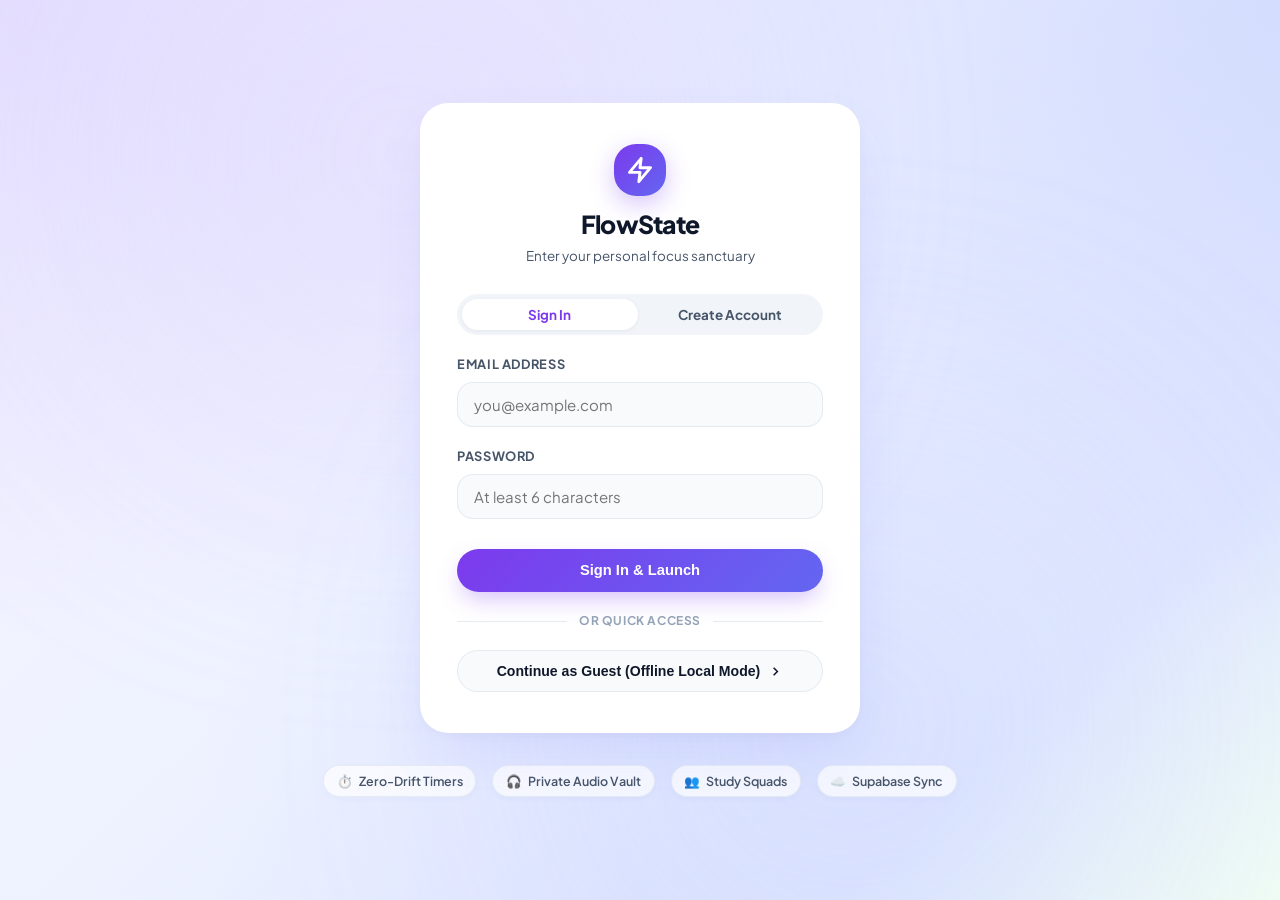
==== commit a86660f5: "feat: single-URL auth guard — index.html redirects to login if unauthenticated" ====
--- a/index.html
+++ b/index.html
@@ -18,6 +18,34 @@
   <link rel="stylesheet" href="css/audio.css">
   <link rel="stylesheet" href="css/squad.css">
   <link rel="stylesheet" href="css/analytics.css">
+
+  <!-- ⚡ Auth Guard: Redirect unauthenticated users to login before app renders -->
+  <script>
+    (function () {
+      // Check for an active Supabase session in localStorage
+      // Supabase stores tokens under keys like: sb-<project-ref>-auth-token
+      function isAuthenticated() {
+        // Guest pass: if user explicitly chose guest mode in this tab session
+        if (sessionStorage.getItem('flowstate_guest_pass') === '1') return true;
+        // Supabase token check across all localStorage keys
+        for (let i = 0; i < localStorage.length; i++) {
+          const key = localStorage.key(i);
+          if (key && key.includes('-auth-token')) {
+            try {
+              const val = JSON.parse(localStorage.getItem(key));
+              if (val && val.access_token) return true;
+            } catch (e) {}
+          }
+        }
+        return false;
+      }
+
+      if (!isAuthenticated()) {
+        // Not on login page already — redirect now before any render
+        window.location.replace('login.html');
+      }
+    })();
+  </script>
 </head>
 <body>
   <!-- Top-Level Offline & Deep Focus Active Banner -->
